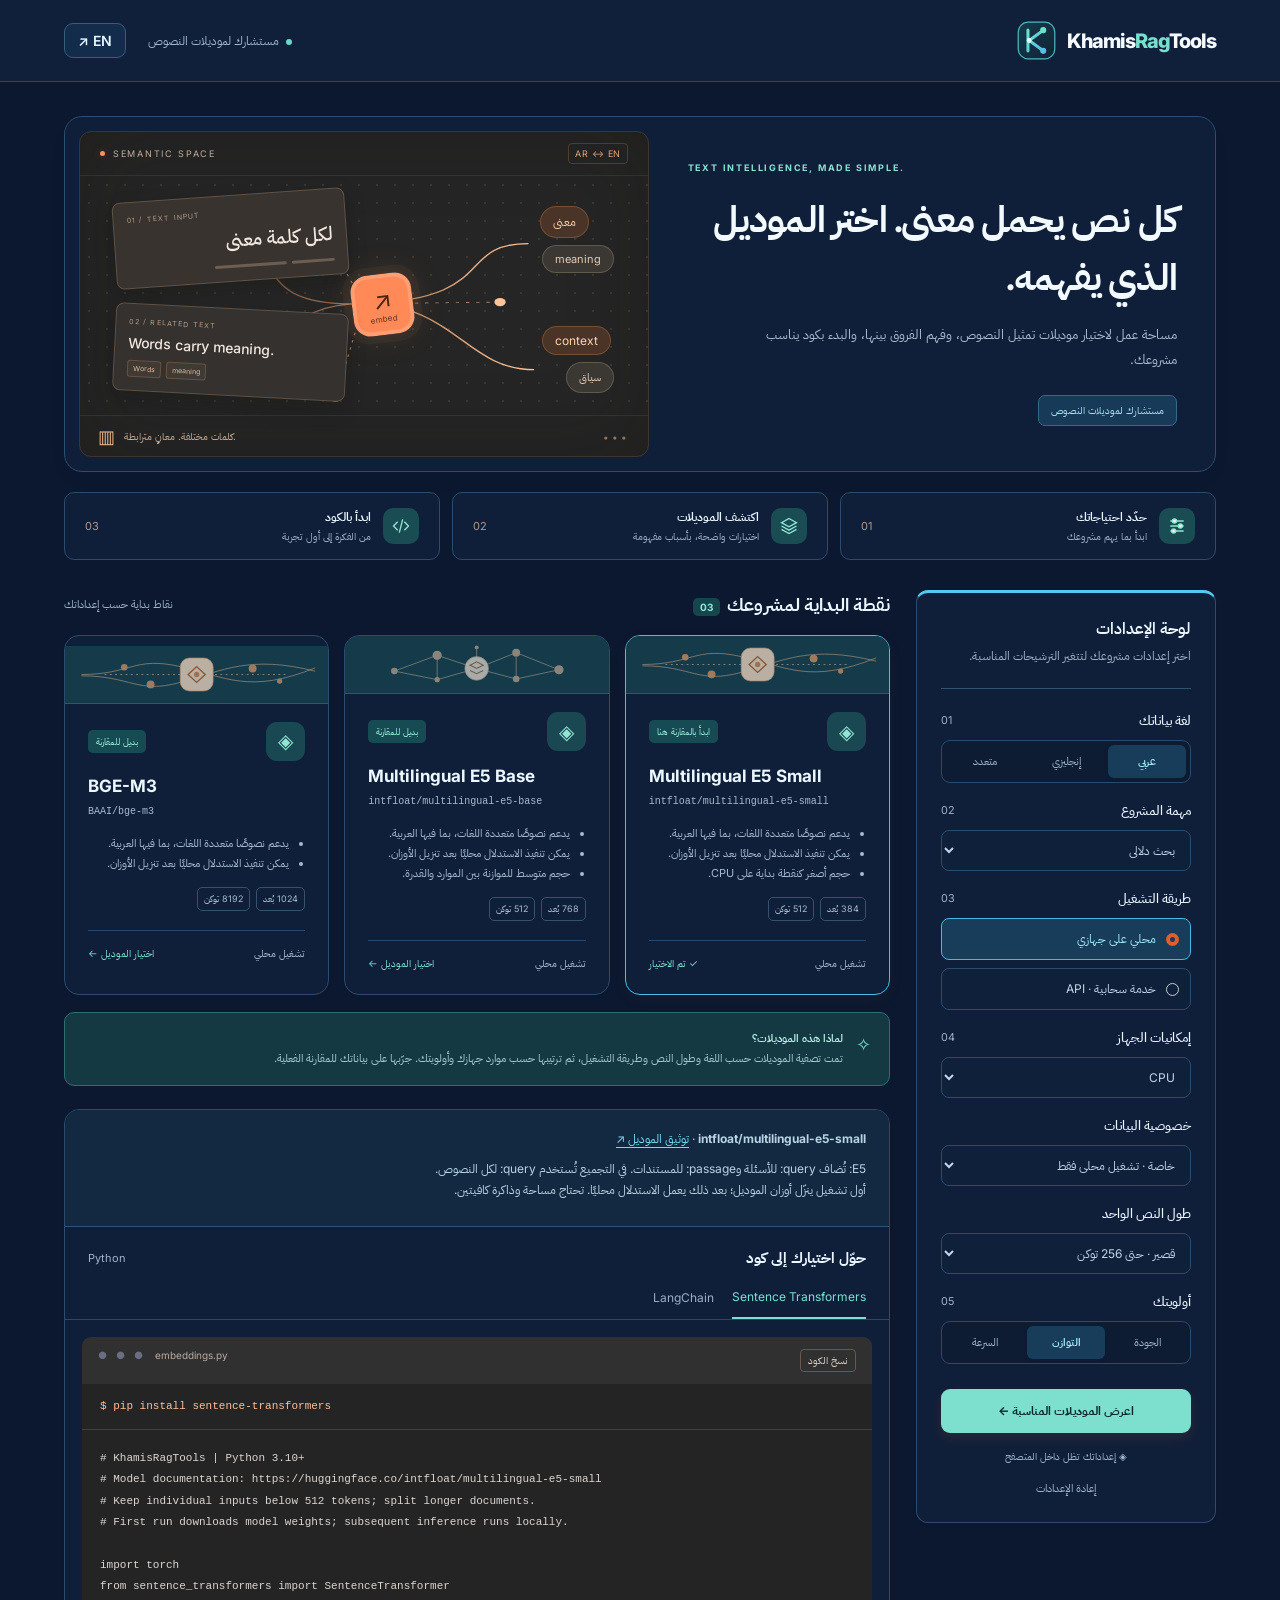
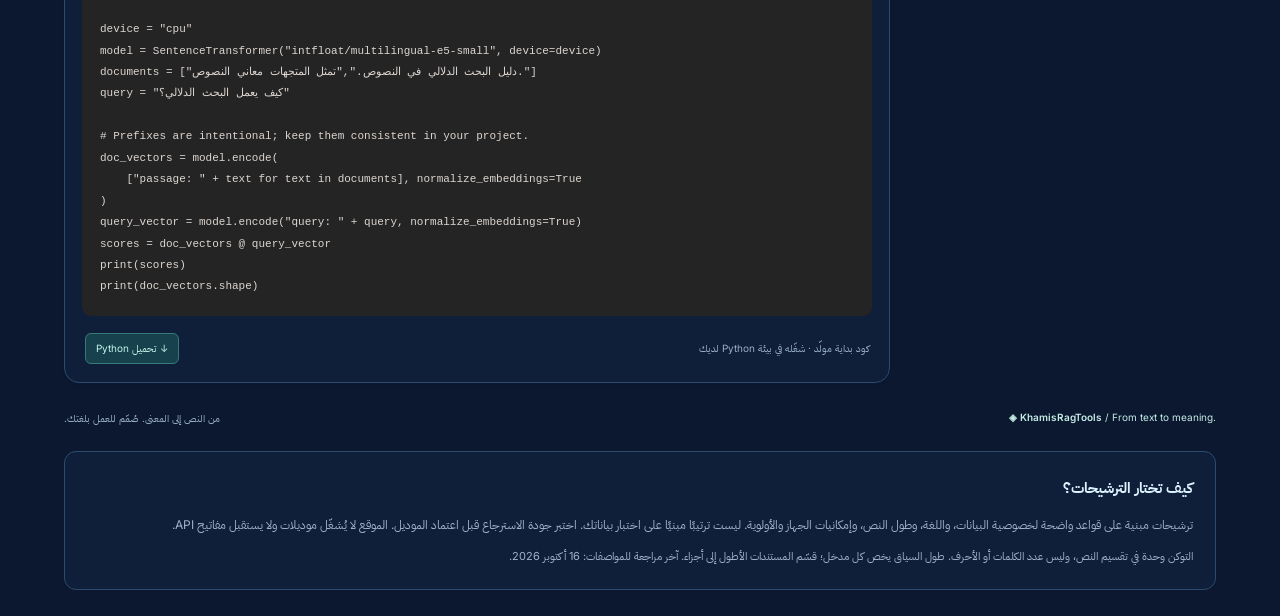
==== embedding-advisor.html @ 5498e8b2 "Expand KhamisEmbed into KhamisRagTools explorer" ====
<!doctype html>
<html lang="ar" dir="rtl">
<head><meta charset="utf-8"><meta name="viewport" content="width=device-width,initial-scale=1"><title>KhamisRagTools — Embedding Advisor</title><meta name="description" content="Choose a text embedding model for Arabic, English, or bilingual projects. Compare documented options and generate Python code for local and API workflows."><meta name="theme-color" content="#0b1727"><link rel="icon" href="favicon.svg" type="image/svg+xml">
<style>
@import url('https://fonts.googleapis.com/css2?family=IBM+Plex+Sans+Arabic:wght@400;500;600;700&family=Inter:wght@400;500;600;700;800&display=swap');
:root{--bg:#f6f7fb;--ink:#222334;--muted:#858698;--line:#e9e9f1;--purple:#7160dc;--soft:#f0edff;--green:#278777}*{box-sizing:border-box}body{margin:0;background:var(--bg);color:var(--ink);font-family:Inter,'IBM Plex Sans Arabic',sans-serif;font-size:14px}button,select{font:inherit}button{cursor:pointer}button:focus-visible,a:focus-visible,select:focus-visible{outline:3px solid #ad9aff;outline-offset:3px}button{transition:.18s}button:hover{filter:brightness(.97);transform:translateY(-1px)}header{height:83px;border-bottom:1px solid var(--line);display:flex;align-items:center;justify-content:space-between;padding:0 5%;background:#fff}.brand{display:flex;align-items:center;gap:11px;direction:ltr;font-size:22px;font-weight:800;letter-spacing:-.7px}.logo{width:36px;height:36px;border-radius:11px;background:var(--purple);display:grid;place-items:center;color:white;font-size:24px}.brand span:last-child{color:var(--purple)}.top{display:flex;align-items:center;gap:22px}.status{font-size:12px;color:var(--muted)}.status:before{content:'';display:inline-block;width:6px;height:6px;background:#55ad95;border-radius:50%;margin-inline-end:7px}.lang{border:1px solid var(--line);background:#fff;border-radius:9px;padding:8px 13px;font-weight:600;color:var(--ink)}main{max-width:1380px;margin:auto;padding:44px 5% 26px}.eyebrow{color:var(--purple);font-size:11px;letter-spacing:2px;font-weight:700;margin-bottom:12px;direction:ltr;text-align:start}h1{font-size:35px;letter-spacing:-1.2px;margin:0 0 8px;font-weight:700}p{line-height:1.8}.intro{color:var(--muted);margin:0;font-size:14px}.heading{display:flex;justify-content:space-between;align-items:center;margin-bottom:32px}.demo{border:1px solid #e3dcff;color:#8170b9;background:#f3f0ff;padding:7px 12px;border-radius:7px;font-size:11px;white-space:nowrap}.workspace{display:grid;grid-template-columns:300px 1fr;gap:26px;align-items:start}.panel{background:white;border:1px solid var(--line);border-radius:15px}.settings{padding:24px}.panel-title{font-size:16px;font-weight:600;margin:0 0 5px}.hint{font-size:11px;color:var(--muted);line-height:1.7}.divider{height:1px;background:var(--line);margin:22px 0}.field{margin-top:23px}.label{display:flex;align-items:center;justify-content:space-between;font-weight:500;font-size:12px;margin-bottom:10px}.label small{color:#b2b1c2;font-weight:400}.segments{display:flex;background:#f6f6fa;border:1px solid #ededf4;border-radius:9px;padding:4px;gap:3px}.segments button{flex:1;border:0;background:transparent;color:var(--muted);padding:8px 5px;font-size:11px;border-radius:6px}.segments button.active{background:white;box-shadow:0 2px 5px #2420470d;color:var(--purple);font-weight:600}select{width:100%;border:1px solid var(--line);padding:11px;background:white;border-radius:8px;color:#55556c;font-size:12px}.choice{display:flex;align-items:center;gap:10px;border:1px solid var(--line);padding:11px;border-radius:8px;background:white;width:100%;color:#67677b;font-size:12px;margin-bottom:8px;text-align:start}.choice.active{border-color:#bcb0ed;background:#faf8ff;color:var(--purple)}.radio{width:13px;height:13px;border:1px solid #ccc;border-radius:50%}.choice.active .radio{border:4px solid var(--purple)}.primary{border:0;border-radius:9px;background:var(--purple);color:white;width:100%;padding:13px;font-weight:600;margin-top:25px;font-size:12px}.privacy{margin:14px 0 0;text-align:center;color:#9a99ab;font-size:10px}.results-title{display:flex;align-items:center;justify-content:space-between;margin:1px 0 17px}.results-title h2{font-size:17px;margin:0}.count{font-size:10px;background:#eae6fa;color:var(--purple);padding:3px 7px;border-radius:5px;margin-inline-start:7px}.small{font-size:11px;color:var(--muted)}.cards{display:grid;grid-template-columns:1fr 1fr;gap:15px}.model{position:relative;padding:23px;text-align:start;cursor:pointer;color:inherit;width:100%;font:inherit}.model.selected{border-color:#a99ae7;box-shadow:0 5px 20px #7160dc09}.card-top{display:flex;justify-content:space-between;align-items:center;margin-bottom:21px}.model-icon{width:39px;height:39px;border-radius:11px;display:grid;place-items:center;font-size:20px;color:#735cb7;background:#f1ecfd}.model-icon.blue{color:#5e8cbb;background:#edf4fc}.badge{font-size:9px;padding:5px 8px;border-radius:5px;background:#edf7f2;color:#39997c}.model h3{font-size:19px;margin:0 0 8px;direction:ltr;text-align:start}.model-id{font-family:monospace;color:#9291a4;font-size:10px;direction:ltr;text-align:start}.model p{font-size:12px;color:#7d7c90;min-height:43px;margin:17px 0}.tags{display:flex;gap:6px;flex-wrap:wrap}.tag{font-size:9px;border:1px solid var(--line);border-radius:5px;padding:4px 6px;color:#89879b}.model-footer{display:flex;justify-content:space-between;align-items:center;border-top:1px solid var(--line);padding-top:15px;margin-top:19px;font-size:10px;color:#8d8b9e}.selected-text{color:var(--purple)}.reason{display:flex;gap:13px;align-items:flex-start;padding:16px 18px;margin:17px 0 23px;background:#eeedf9;border:1px solid #e7e4f7;border-radius:10px;color:#77718e;font-size:11px;line-height:1.8}.spark{color:var(--purple);font-size:18px}.reason strong{display:block;color:#655988;font-weight:600}.code-panel{overflow:hidden}.code-head{padding:20px 23px;display:flex;justify-content:space-between;align-items:center}.code-head h2{font-size:15px;margin:0}.tabs{display:flex;gap:20px;border-bottom:1px solid var(--line);padding:0 23px}.tab{border:0;background:none;color:#a1a0ae;font-size:11px;padding:0 0 13px}.tab.active{color:var(--purple);border-bottom:2px solid var(--purple)}.code-area{margin:17px;border-radius:9px;background:#222436;color:#bfc5dd;overflow:hidden;direction:ltr;text-align:left}.code-bar{display:flex;justify-content:space-between;padding:12px 16px;background:#292b3e;font-size:10px;color:#969ab2}.dots{letter-spacing:3px;color:#6b6e83}.copy{background:transparent;border:1px solid #4a4b60;border-radius:4px;color:#c1c2d4;padding:3px 7px;font-size:10px}.terminal{border-bottom:1px solid #34364c;font:11px/1.7 monospace;padding:13px 18px;color:#a7d0c3;overflow:auto;white-space:nowrap}pre{font:11px/1.95 Consolas,monospace;margin:0;padding:18px;overflow:auto;color:#c4c8df}.code-foot{display:flex;align-items:center;justify-content:space-between;padding:0 20px 18px;font-size:10px;color:var(--muted)}.download{background:#f6f5fb;color:#766a9e;border:1px solid var(--line);border-radius:6px;padding:7px 10px;font-size:10px}footer{display:flex;justify-content:space-between;margin-top:28px;color:#a8a6b6;font-size:10px}.mini-brand{font-weight:600;direction:ltr}.toast{position:fixed;bottom:25px;left:50%;transform:translateX(-50%);background:#25263a;color:#fff;border-radius:10px;padding:13px 22px;font-size:12px;box-shadow:0 4px 20px #0002;z-index:4}.hidden{display:none}@media(min-width:1450px){main{padding-top:55px}}@media(max-width:1000px){.workspace{grid-template-columns:260px 1fr}.cards{grid-template-columns:1fr}.model p{min-height:0}.model{padding:18px}.card-top{margin-bottom:12px}}@media(max-width:700px){header{height:68px;padding:0 20px}.status{display:none}main{padding:26px 18px}.heading{align-items:flex-start;gap:12px}h1{font-size:26px}.intro{font-size:12px}.demo{font-size:9px}.workspace{grid-template-columns:1fr;gap:24px}.settings{padding:20px}.cards{grid-template-columns:1fr 1fr;gap:10px}.model{padding:14px}.model h3{font-size:16px}.badge{font-size:8px}.model-id{font-size:9px;overflow-wrap:anywhere}.code-head{padding:18px}.code-foot{gap:10px}footer{line-height:1.8;gap:20px}.eyebrow{font-size:10px}.top{gap:10px}}@media(max-width:390px){.cards{grid-template-columns:1fr}.heading{display:block}.demo{display:inline-block;margin-top:12px}}

/* Visual identity: pearl surfaces, sculptural geometry and semantic clusters. */
body{background:radial-gradient(ellipse at 8% 15%,#ece7fc88,transparent 38%),#f6f7fb}
header{background:#ffffffeb}.logo{box-shadow:0 5px 15px #7160dc30;background:linear-gradient(140deg,#9c8bf0,#6651cf)}
.hero{position:relative;display:grid;grid-template-columns:1fr 1fr;align-items:center;min-height:300px;margin-bottom:24px;border:1px solid #e4dff2;border-radius:22px;background:#f2eff9;overflow:hidden;box-shadow:0 12px 40px #62539a08}
.hero .heading{position:relative;z-index:1;display:block;padding:34px;margin:0}.hero h1{font-size:36px;line-height:1.45;max-width:470px}.hero .intro{max-width:390px;color:#767088}.hero .demo{display:inline-block;margin-top:20px;background:#ffffff9c}.hero .eyebrow{font-size:10px;letter-spacing:1.4px}.hero-art{height:100%;min-height:300px;position:relative}.hero-art img{width:100%;height:100%;position:absolute;object-fit:cover;object-position:50% 50%;mix-blend-mode:multiply}.hero-art:after{content:'';position:absolute;inset:0;box-shadow:inset 0 0 35px 18px #f2eff9;pointer-events:none}.art-label{position:absolute;bottom:22px;left:50%;transform:translateX(-50%);border:1px solid #fff9;background:#ffffffa8;backdrop-filter:blur(10px);box-shadow:0 7px 20px #6651cf0d;border-radius:30px;padding:8px 16px;color:#71628e;white-space:nowrap;font:10px Inter,sans-serif;z-index:1;direction:ltr}
.journey{display:grid;grid-template-columns:repeat(3,1fr);gap:14px;margin-bottom:30px}.journey-item{display:flex;align-items:center;gap:12px;padding:14px 17px;border:1px solid #e9e7f1;background:#ffffffb0;border-radius:12px}.journey-icon{display:grid;place-items:center;width:36px;height:36px;border-radius:10px;background:#ece7fc;color:#8170c2;flex-shrink:0}.journey-item:nth-child(2) .journey-icon{color:#539f9b;background:#e6f3f0}.journey-item:nth-child(3) .journey-icon{color:#668db8;background:#e9f0fb}.journey-icon svg{width:20px;height:20px}.journey-item strong{font-size:12px;font-weight:600;display:block}.journey-item small{font-size:10px;color:#9190a2}.step-no{margin-inline-start:auto;font:11px Inter;color:#c2bdcf}.model{overflow:hidden}.model-visual{height:76px;margin:-23px -23px 18px;position:relative;background:linear-gradient(120deg,#f3effc,#faf8ff);border-bottom:1px solid #eee8f7}.model-visual svg{height:100%;width:100%;display:block}.model[data-model="bge"] .model-visual{background:linear-gradient(120deg,#edf7f6,#f1f5fc);border-color:#e5eef1}.model .card-top{margin-bottom:15px}.model.selected{box-shadow:0 9px 30px #7160dc12}.model:hover{box-shadow:0 10px 26px #40376312}.model-icon{background:linear-gradient(135deg,#eee7ff,#e1d7f9);border:1px solid #ffffff;box-shadow:0 3px 8px #7160dc14}.model-icon svg{width:23px;height:23px}.model-icon.blue{background:linear-gradient(135deg,#e2eff6,#d9e9f2)}.panel{box-shadow:0 3px 12px #35304c03}.settings{border-top:3px solid #9784e4}.reason{background:linear-gradient(100deg,#eeedf9,#f5f2fb)}.code-area{box-shadow:0 5px 18px #29233a12}.results-title h2{font-size:18px}.model p{color:#6f6d81}.small{color:#77768a}
@media(max-width:1000px){.hero h1{font-size:29px}.hero .heading{padding:25px}.hero-art{min-height:290px}.model-visual{margin:-18px -18px 15px}.journey-item{padding:12px;gap:8px}.journey-item small{font-size:9px}}
@media(max-width:700px){.hero{grid-template-columns:1fr;min-height:0;border-radius:17px}.hero .heading{padding:24px 24px 5px}.hero h1{font-size:29px}.hero .demo{margin-top:12px}.hero-art{min-height:220px}.hero-art img{object-position:50% 55%}.art-label{bottom:14px}.journey{gap:8px;margin-bottom:24px}.journey-item{padding:12px 6px;display:flex;flex-direction:column;text-align:center;gap:8px}.journey-item small,.step-no{display:none}.journey-item strong{font-size:10px}.journey-icon{width:31px;height:31px}.model-visual{margin:-14px -14px 14px;height:65px}}
@media(prefers-reduced-motion:no-preference){.hero-art img{animation:arrive .9s ease-out both}.journey-item{animation:arrive .6s ease-out both}.journey-item:nth-child(2){animation-delay:.08s}.journey-item:nth-child(3){animation-delay:.16s}@keyframes arrive{from{opacity:0;transform:translateY(10px)}to{opacity:1;transform:translateY(0)}}}
.workspace > *, .hero > *, .cards > *, .code-panel {min-width:0}.code-area{max-width:calc(100% - 34px)}.results-title{gap:12px}.results-title .small{flex-shrink:0}@media(max-width:700px){.results-title h2{font-size:14px}.results-title .small{font-size:9px}.code-foot{flex-wrap:wrap}.hero .eyebrow{font-size:9px;letter-spacing:1px}}
/* KhamisEmbed: a text-first editorial identity. */
:root{--purple:#26776f;--soft:#edf5f2;--ink:#172d35;--muted:#75838b;--line:#e1e8e9}
body{background:#f5f7f7;color:var(--ink)}header{background:#fff;border-bottom:1px solid #e4e9e9;height:82px}.brand{font-size:24px;letter-spacing:-1px}.brand span:last-child{color:#34877d}.logo{background:#1c3b43;border-radius:10px;box-shadow:none;width:38px;height:38px}.logo svg{width:27px;height:27px}.lang{border-color:#dce5e5}.status{color:#71858c}main{padding-top:34px;max-width:1420px}.hero{grid-template-columns:1fr 1.06fr;background:#fff;border:1px solid #e0e7e7;border-radius:18px;box-shadow:0 12px 40px #19343d04;min-height:355px;gap:15px;padding:14px;margin-bottom:20px}.hero .heading{padding:25px 24px}.hero h1{font-size:37px;line-height:1.55;letter-spacing:-.8px;max-width:480px;color:#203a42;margin-bottom:17px}.hero .intro{color:#73838a;font-size:13px;line-height:1.95;max-width:440px}.hero .eyebrow{color:#42857c;letter-spacing:1.8px;font-size:9px;margin-bottom:17px}.hero .demo{background:#f3f7f6;border-color:#dce8e5;color:#637f79;margin-top:22px;font-size:10px}.journey{gap:12px;margin-bottom:30px}.journey-item{background:transparent;border-color:#e0e6e6;border-radius:10px;padding:15px 20px}.journey-icon{background:#e8f1ee!important;color:#47887d!important}.journey-item small{color:#78888d}.step-no{color:#a8b7b9}.settings{border-top:3px solid #75a79b;border-radius:12px}.panel{border-color:#e0e7e7;box-shadow:0 3px 10px #12303a02}.settings .hint{color:#849095}.model.selected{border-color:#76a89e;box-shadow:0 5px 18px #315b5109}.model .badge{color:#398478;background:#eaf4f0}.model-icon{background:#eaf1ee;box-shadow:none;border:none;color:#548379}.model[data-model="e5"] .model-visual{background:#f0f5f2;border-bottom:1px solid #e1ebe7}.model-visual svg{opacity:.7}.model-id{color:#778d92}.model p{color:#697d84}.model-footer{color:#809196}.choice.active{border-color:#a8c4ba;background:#f4f9f6;color:#327c70}.reason{background:#eaf2ef;border:1px solid #dce8e2;color:#70877e}.reason strong{color:#3d6d60}.spark{color:#548b7d}.primary{background:#244d53;box-shadow:0 4px 12px #163f4510}.segments button.active{color:#2f7a6f}.tab.active{color:#337f72;border-color:#337f72}.code-area{background:#172d36;box-shadow:none}.code-bar{background:#213943}.terminal{border-color:#324b53}.download{color:#487669;background:#f0f5f2}.code-foot{color:#7c8d92}.count{background:#e4efea;color:#4c897a}.mini-brand{color:#54736e}footer{color:#82948f}.tag{color:#73867f;border-color:#e1e8e4}
.text-studio{direction:ltr;background:#172f3b;border:1px solid #29454e;border-radius:12px;overflow:hidden;position:relative;color:#e7f0f2;height:326px;box-shadow:inset 0 0 80px #0e243960}.studio-top{height:44px;border-bottom:1px solid #ffffff0d;display:flex;align-items:center;gap:8px;padding:0 20px;font:9px Inter,sans-serif;letter-spacing:1.7px;color:#acc0c8}.studio-dot{width:5px;height:5px;background:#9bd5c3;border-radius:50%;box-shadow:0 0 9px #9bd5c340}.studio-tag{margin-left:auto;letter-spacing:.5px;font-size:9px;color:#88b2ad;border:1px solid #56777b55;border-radius:4px;padding:4px 6px}.studio-board{height:239px;position:relative;background-image:radial-gradient(#9eb5c91f 1px,transparent 1px);background-size:18px 18px}.semantic-lines{position:absolute;inset:0;width:100%;height:100%}.text-fragment{position:absolute;z-index:1;width:41%;border:1px solid #91b7bc44;border-radius:8px;padding:13px;background:#28434e;box-shadow:0 7px 20px #0a1c2b33}.fragment-ar{left:6%;top:19px;transform:rotate(-4deg)}.fragment-en{left:6%;bottom:19px;transform:rotate(3deg);background:#253e4c}.fragment-type{display:block;font:7px Inter,sans-serif;letter-spacing:1.2px;color:#89a6af;margin-bottom:8px}.text-fragment b{font-size:14px;font-weight:500;display:block;color:#e4efee;white-space:nowrap}.fragment-ar b{font-size:19px;text-align:right}.fragment-lines{display:flex;gap:5px;justify-content:flex-end;margin-top:10px}.fragment-lines i{height:3px;border-radius:2px;width:35%;background:#9dc6c73b}.fragment-lines i:last-child{width:21%}.token-row{display:flex;gap:5px;margin-top:9px}.token-row i{font:7px Inter;font-style:normal;background:#a4c4bf14;border:1px solid #aacbc528;border-radius:3px;padding:3px 5px;color:#a1c6bf}.vector-core{position:absolute;width:61px;height:61px;background:#cadec8;border:4px solid #e3efda16;background-clip:padding-box;border-radius:17px;left:48%;top:41%;box-shadow:0 0 0 8px #b7d3c20c,0 0 35px #a8dbc220;display:flex;align-items:center;justify-content:center;flex-direction:column;transform:rotate(-7deg)}.vector-core span{font-size:25px;color:#234741;line-height:28px}.vector-core small{font:8px Inter;color:#345d4e}.word-cluster{position:absolute;right:6%;display:flex;align-items:center;flex-direction:column;gap:7px;z-index:1}.cluster-one{top:30px}.cluster-two{bottom:22px}.word-cluster span{font-size:12px;padding:6px 12px;border:1px solid #8db9b25e;border-radius:20px;color:#b6dfd1;background:#234744}.word-cluster span+span{margin-left:27px;color:#d1c3ed;border-color:#a190bf60;background:#3a3e55;font-size:11px}.studio-bottom{display:flex;align-items:center;gap:9px;height:42px;border-top:1px solid #ffffff0d;padding:0 18px;font-size:10px;color:#9fb9bc}.studio-squares{color:#a1c9ba;font-size:18px}.studio-dots{margin-left:auto;letter-spacing:3px;color:#66858b}
@media(max-width:1100px){.hero h1{font-size:29px}.hero .heading{padding:20px 13px}.text-fragment{padding:10px}.text-fragment b{font-size:11px}.fragment-ar b{font-size:17px}.word-cluster{right:4%}.word-cluster span{padding:6px 9px;font-size:10px}.vector-core{left:47%;width:53px;height:53px}}
@media(max-width:700px){header{height:70px}.brand{font-size:21px}.logo{width:32px;height:32px}.hero{grid-template-columns:1fr;padding:12px;gap:10px}.hero .heading{padding:16px 10px 8px}.hero h1{font-size:29px;line-height:1.55;max-width:440px}.hero .intro{font-size:12px}.hero .eyebrow{font-size:8px;letter-spacing:1.2px}.text-studio{height:290px}.studio-board{height:204px}.studio-top{height:42px;padding:0 14px;font-size:8px}.text-fragment{padding:10px;width:43%}.text-fragment b{font-size:10px}.fragment-ar b{font-size:16px}.fragment-ar{top:14px;left:4%}.fragment-en{bottom:15px;left:4%}.vector-core{width:46px;height:46px;left:46%;top:43%;border-radius:12px}.vector-core span{font-size:20px;line-height:22px}.word-cluster{right:3%}.cluster-one{top:20px}.cluster-two{bottom:14px}.word-cluster span{font-size:10px;padding:5px 9px}.word-cluster span+span{font-size:9px;margin-left:12px}.fragment-type{font-size:6px;letter-spacing:.7px}.journey-item{padding:12px 5px}.studio-bottom{font-size:9px}.hero .demo{margin-top:15px}.model-visual{height:54px}.model h3{font-size:15px}html[lang="en"] .hero h1{font-size:28px;line-height:1.3}}
html[lang="en"] .hero h1{line-height:1.3;letter-spacing:-1px}
</style><script>if(window.parent!==window)document.documentElement.classList.add('embedded');try{if(JSON.parse(localStorage.getItem('embedpilot-explorer')||'{}').theme==='light')document.documentElement.classList.add('theme-light')}catch{}</script><link rel="stylesheet" href="theme.css"><link rel="stylesheet" href="brand.css"><link rel="stylesheet" href="advisor-appearance.css"></head>
<body><header><div class="brand"><div class="logo" aria-hidden="true"><svg viewBox="0 0 32 32" fill="none"><path d="M8 7v18M10 16 23 7M10 16l13 9" stroke="currentColor" stroke-width="2.4" stroke-linecap="round"/><circle cx="24" cy="7" r="2.5" fill="#9fdfd0"/><circle cx="24" cy="25" r="2.5" fill="#9fdfd0"/></svg></div><div>Khamis<span>Rag</span>Tools</div></div><div class="top"><span class="status" data-i="workspace">مستشارك لموديلات النصوص</span><button class="lang" id="language">EN ↗</button></div></header>
<a class="skip-link" href="#results">Skip to results / النتائج</a><main><section class="hero"><div class="heading"><div><div class="eyebrow">TEXT INTELLIGENCE, MADE SIMPLE.</div><h1 data-i="title">كل نص يحمل معنى. اختر الموديل الذي يفهمه.</h1><p class="intro" data-i="intro">مساحة عمل لاختيار موديلات تمثيل النصوص، وفهم الفروق بينها، والبدء بكود يناسب مشروعك.</p></div><span class="demo" data-i="demo">معاينة تصميم تفاعلية</span></div>
<div class="text-studio" aria-label="تصوّر لربط النصوص المتقاربة في المعنى">
<div class="studio-top"><span class="studio-dot"></span><span>SEMANTIC SPACE</span><span class="studio-tag">AR ↔ EN</span></div>
<div class="studio-board"><svg class="semantic-lines" viewBox="0 0 500 290" preserveAspectRatio="none" aria-hidden="true"><defs><linearGradient id="flow"><stop stop-color="#ff9c63" stop-opacity=".2"/><stop offset="1" stop-color="#ffc598"/></linearGradient></defs><path d="M100 67C200 67 130 160 250 155S330 82 395 82M100 225C190 225 170 155 250 155S340 235 400 235" fill="none" stroke="url(#flow)" stroke-width="1.5"/><path d="M250 155 370 153M250 155 203 40M250 155 225 270" stroke="#a08572" stroke-dasharray="3 6"/><circle cx="203" cy="40" r="4" fill="#b1947f"/><circle cx="225" cy="270" r="4" fill="#b1947f"/><circle cx="370" cy="153" r="5" fill="#ffc398"/></svg>
<div class="text-fragment fragment-ar"><span class="fragment-type">01 / TEXT INPUT</span><b lang="ar" dir="rtl">لكل كلمة معنى</b><span class="fragment-lines"><i></i><i></i></span></div>
<div class="text-fragment fragment-en"><span class="fragment-type">02 / RELATED TEXT</span><b>Words carry meaning.</b><span class="token-row"><i>Words</i><i>meaning</i></span></div>
<div class="vector-core" aria-hidden="true"><span>↗</span><small>embed</small></div>
<div class="word-cluster cluster-one"><span lang="ar">معنى</span><span>meaning</span></div><div class="word-cluster cluster-two"><span>context</span><span lang="ar">سياق</span></div>
</div><div class="studio-bottom"><span class="studio-squares">▥</span><span data-i="visualCaption">كلمات مختلفة. معانٍ مترابطة.</span><span class="studio-dots">•••</span></div></div></section>
<div class="journey"><div class="journey-item"><span class="journey-icon"><svg viewBox="0 0 24 24" fill="none" stroke="currentColor" stroke-width="1.6"><path d="M4 6h16M4 12h16M4 18h16"/><circle cx="9" cy="6" r="2.5" fill="#ece7fc"/><circle cx="16" cy="12" r="2.5" fill="#ece7fc"/><circle cx="8" cy="18" r="2.5" fill="#ece7fc"/></svg></span><div><strong data-i="step1">حدّد احتياجاتك</strong><small data-i="step1sub">ابدأ بما يهم مشروعك</small></div><span class="step-no">01</span></div><div class="journey-item"><span class="journey-icon"><svg viewBox="0 0 24 24" fill="none" stroke="currentColor" stroke-width="1.6"><path d="m12 3 9 5-9 5-9-5 9-5ZM3 12l9 5 9-5M3 16l9 5 9-5"/></svg></span><div><strong data-i="step2">اكتشف الموديلات</strong><small data-i="step2sub">اختيارات واضحة، بأسباب مفهومة</small></div><span class="step-no">02</span></div><div class="journey-item"><span class="journey-icon"><svg viewBox="0 0 24 24" fill="none" stroke="currentColor" stroke-width="1.6"><path d="m8 7-5 5 5 5m8-10 5 5-5 5M14 4l-4 16"/></svg></span><div><strong data-i="step3">ابدأ بالكود</strong><small data-i="step3sub">من الفكرة إلى أول تجربة</small></div><span class="step-no">03</span></div></div>
<div class="workspace"><aside class="panel settings"><h2 class="panel-title" data-i="settings">لوحة الإعدادات</h2><div class="hint" data-i="settingsSub">اختر إعدادات مشروعك لتتغير الترشيحات المناسبة.</div><div class="divider"></div>
<div class="field"><div class="label"><span data-i="dataLang">لغة بياناتك</span><small>01</small></div><div class="segments" id="dataLang"><button class="active" data-i="arabic">عربي</button><button data-i="english">إنجليزي</button><button data-i="multi">متعدد</button></div></div>
<div class="field"><label class="label" for="task"><span data-i="task">مهمة المشروع</span><small>02</small></label><select id="task"><option data-i="search">بحث دلالي</option><option data-i="retrieval">استرجاع نصوص لـ RAG</option><option data-i="cluster">تجميع النصوص</option></select></div>
<div class="field"><div class="label"><span data-i="deploy">طريقة التشغيل</span><small>03</small></div><button class="choice active" data-value="local"><span class="radio"></span><span data-i="local">محلي على جهازي</span></button><button class="choice" data-value="api"><span class="radio"></span><span data-i="cloud">خدمة سحابية · API</span></button></div>
<div class="field"><label class="label" for="hardware"><span data-i="hardware">إمكانيات الجهاز</span><small>04</small></label><select id="hardware"><option>CPU</option><option>NVIDIA GPU</option><option>Apple Silicon</option></select></div>
<div class="field"><label class="label" for="privacy"><span data-i="privacyLabel">خصوصية البيانات</span></label><select id="privacy"><option value="private" data-i="privateData">خاصة · تشغيل محلي فقط</option><option value="public" data-i="publicData">يمكن إرسالها إلى مزوّد API</option></select></div><div class="field"><label class="label" for="length"><span data-i="lengthLabel">طول النص الواحد</span></label><select id="length"><option value="short" data-i="shortText">قصير · حتى 256 توكن</option><option value="medium" data-i="mediumText">متوسط · حتى 512 توكن</option><option value="long" data-i="longText">طويل · حتى 8000 توكن</option></select></div><div class="field"><div class="label"><span data-i="priority">أولويتك</span><small>05</small></div><div class="segments" id="priority"><button data-i="quality">الجودة</button><button class="active" data-i="balance">التوازن</button><button data-i="speed">السرعة</button></div></div>
<button type="button" class="primary" id="recommend" data-i="recommend">اعرض الموديلات المناسبة ←</button><p class="privacy" data-i="privacy">◈ إعداداتك تظل داخل المتصفح</p><button class="reset" id="reset" type="button" data-i="reset">إعادة الإعدادات</button></aside>
<section id="results" tabindex="-1"><div class="results-title"><h2><span data-i="results">نقطة البداية لمشروعك</span><span class="count">02</span></h2><span class="small" data-i="sample">نتائج توضيحية للتصميم</span></div><div class="cards" id="model-list" aria-label="Models">
<button class="panel model selected" data-model="e5"><div class="model-visual" aria-hidden="true"><svg viewBox="0 0 400 80" fill="none"><path d="M25 40C100 40 105 12 175 28S280 70 380 30M25 42C100 42 110 70 175 52S280 10 380 35" stroke="#e5ba9a"/><path d="M60 40h280" stroke="#edd2bc" stroke-dasharray="3 5"/><g fill="#d99767"><circle cx="90" cy="29" r="5"/><circle cx="130" cy="55" r="6"/><circle cx="285" cy="31" r="6"/><circle cx="326" cy="50" r="4"/></g><rect x="175" y="15" width="50" height="50" rx="14" fill="#ffe1c9" stroke="#dfab85"/><path d="m187 40 13-12 13 12-13 12-13-12Z" stroke="#b46330" stroke-width="2"/><circle cx="200" cy="40" r="4" fill="#d48c59"/></svg></div><div class="card-top"><span class="model-icon" aria-hidden="true"><svg viewBox="0 0 24 24" fill="none" stroke="currentColor" stroke-width="1.5"><path d="m12 2 10 10-10 10L2 12 12-10Z"/><path d="m12 7 5 5-5 5-5-5 5-5Z"/></svg></span><span class="badge" data-i="balanced">خيار متوازن</span></div><h3>Multilingual E5</h3><div class="model-id">intfloat/multilingual-e5-base</div><p data-i="e5Desc">بداية عملية لاستكشاف البحث الدلالي على النصوص العربية ومتعددة اللغات.</p><div class="tags"><span class="tag">Open source</span><span class="tag">Multilingual</span></div><div class="model-footer"><span data-i="localTag">تشغيل محلي</span><span class="selected-text" data-select="e5">✓ تم الاختيار</span></div></button>
<button class="panel model" data-model="bge"><div class="model-visual" aria-hidden="true"><svg viewBox="0 0 400 80" fill="none"><g stroke="#c9b7a9"><path d="m75 50 65-24 60 20 60-24 65 26M75 50l65 13 60-17 60 16 65-14M140 26v37m60-17V14m60 8v40"/></g><g fill="#bda491"><circle cx="75" cy="50" r="5"/><circle cx="140" cy="26" r="7"/><circle cx="140" cy="63" r="4"/><circle cx="260" cy="22" r="6"/><circle cx="260" cy="62" r="5"/><circle cx="325" cy="48" r="7"/><circle cx="200" cy="14" r="3"/></g><circle cx="200" cy="46" r="18" fill="#e7dcd1" stroke="#b49a86"/><path d="m190 41 10-5 10 5-10 5-10-5Zm0 8 10 5 10-5" stroke="#8e6d53" stroke-width="1.7"/></svg></div><div class="card-top"><span class="model-icon blue" aria-hidden="true"><svg viewBox="0 0 24 24" fill="none" stroke="currentColor" stroke-width="1.5"><path d="m12 3 9 5-9 5-9-5 9-5ZM3 12l9 5 9-5M3 16l9 5 9-5"/></svg></span><span class="badge" style="background:#f2f3f8;color:#9691ab" data-i="alternative">بديل للمقارنة</span></div><h3>BGE-M3</h3><div class="model-id">BAAI/bge-m3</div><p data-i="bgeDesc">خيار آخر لتجربة تمثيل النصوص ومقارنة جودة الاسترجاع على بيانات مشروعك.</p><div class="tags"><span class="tag">Open source</span><span class="tag">Multilingual</span></div><div class="model-footer"><span data-i="localTag">تشغيل محلي</span><span class="selected-text" data-select="bge">اختيار الموديل ←</span></div></button></div>
<div class="reason" aria-live="polite"><span class="spark">✧</span><div><strong data-i="why">اختيار الموديل يبدأ من بياناتك</strong><span data-i="whyText">نتائج توضيحية لمعاينة الواجهة. تُحدَّد جودة الترشيحات لاحقًا باختبارات على بيانات مشروعك.</span></div></div>
<div class="panel code-panel"><div class="model-details" id="model-details"></div><div class="code-head"><h2 data-i="codeTitle">حوّل اختيارك إلى كود</h2><span class="small">Python</span></div><div class="tabs"><button class="tab active" data-framework="sentence">Sentence Transformers</button><button class="tab" data-framework="langchain">LangChain</button></div><div class="code-area"><div class="code-bar"><span><span class="dots">● ● ●</span> &nbsp; embeddings.py</span><button class="copy" id="copy" data-i="copy">نسخ الكود</button></div><div class="terminal" id="install"></div><pre id="code"></pre></div><div class="code-foot"><span data-i="codeNote">مثال للمعاينة · لم يتم تشغيل الموديل</span><a class="download" id="download" data-i="download" download="khamisragtools.py" href="#code">↓ تحميل Python</a></div></div>
</section></div><footer><span class="mini-brand">◈ KhamisRagTools <span style="font-weight:400">/ From text to meaning.</span></span><span data-i="footer">من النص إلى المعنى. صُمّم للعمل بلغتك.</span></footer><section class="usage-note"><h2 data-i="aboutTitle">كيف تختار الترشيحات؟</h2><p data-i="aboutText">ترشيحات مبنية على قواعد واضحة لخصوصية البيانات، واللغة، وطول النص، وإمكانيات الجهاز والأولوية. ليست ترتيبًا مبنيًا على اختبار بياناتك. اختبر جودة الاسترجاع قبل اعتماد الموديل. الموقع لا يُشغّل موديلات ولا يستقبل مفاتيح API.</p><p data-i="tokenNote">التوكن وحدة في تقسيم النص، وليس عدد الكلمات أو الأحرف. طول السياق يخص كل مدخل؛ قسّم المستندات الأطول إلى أجزاء. آخر مراجعة للمواصفات: 16 أكتوبر 2026.</p></section></main><div class="toast hidden" role="status" id="toast"></div>
<script src="translations.js" defer></script><script src="engine.js" defer></script><script src="app.js" defer></script></body></html>
---- theme.css ----
/* KhamisEmbed — orange, warm neutral, and charcoal palette. */
:root{--brand:#ff6c37;--brand-ink:#a83a14;--purple:#a83a14;--soft:#fff2eb;--ink:#242424;--muted:#737373;--line:#e8e6e4}
body{background:#f7f7f6;color:var(--ink)}
header{background:#fff;border-color:#e8e6e4}.brand{color:#242424}.brand span:last-child{color:#c4461b}.logo{background:#ff6c37;color:#252525}.logo circle{fill:#fff1e9}.status{color:#737373}.status:before{background:#ff6c37}.lang{border-color:#e3e0de;color:#444}
button:focus-visible,a:focus-visible,select:focus-visible{outline-color:#ff9e7a}
.hero{background:#fff;border-color:#e7e3e0;box-shadow:0 10px 35px #34251c04}.hero h1{color:#292929}.hero .intro{color:#6e6b69}.hero .eyebrow{color:#b84219}.hero .demo{background:#fff5ef;border-color:#f4d8c9;color:#9a4a2b}
.journey-item{border-color:#e5e1de;background:#fff9f5}.journey-icon{background:#ffeadf!important;color:#a83a14!important}.journey-item small{color:#817870}.step-no{color:#ad9990}.journey-icon circle{fill:#ffeadf}
.panel{border-color:#e7e3e0;box-shadow:0 3px 10px #34251c03}.settings{border-top-color:#ff6c37}.hint,.settings .hint{color:#807970}.small{color:#77716d}.field .label small{color:#aaa29e}.divider{background:#ede8e4}
.segments{background:#f6f4f2;border-color:#ede8e4}.segments button{color:#79716c}.segments button.active{color:#a83a14;background:#fff}.choice{color:#726b66}.choice.active{border-color:#edb197;background:#fff4ed;color:#a83a14}.choice.active .radio{border-color:#e45c2b}select{color:#5e5854}.primary{background:#ff6c37;color:#252525;box-shadow:0 5px 12px #ff6c371c;font-weight:700}.primary:hover{background:#ff8052}.privacy{color:#8c8179}
.model.selected{border-color:#ee9b78;box-shadow:0 5px 18px #ff6c370c}.model:hover{box-shadow:0 9px 25px #6d361514}.model[data-model="e5"] .model-visual,.model[data-model="bge"] .model-visual{background:#fff1e7;border-bottom-color:#f0dfd2}.model[data-model="bge"] .model-visual{background:#f3f1ef}.model-icon{background:#ffeadc;color:#af4b22}.model-icon.blue{background:#eae5e1;color:#6f5b50}.model .badge{background:#ffede1;color:#a6431d}.model[data-model="bge"] .badge{background:#eeeae6!important;color:#776a61!important}.model-id{color:#8c7c71}.model p{color:#756b64}.model-footer{color:#8e8076}.model .tag{border-color:#e9e0d9;color:#8b7565}.selected-text{color:#ac441c}.count{background:#ffe7d9;color:#a4411a}
.reason{background:#fff1e6;border-color:#f3dccb;color:#887360}.reason strong{color:#8e4a26}.spark{color:#c65b27}.tab{color:#8f8279}.tab.active{color:#b54318;border-color:#ff6c37}.code-area{background:#242424}.code-bar{background:#303030;color:#b9aaa0}.terminal{border-color:#414141;color:#ffc099}pre{color:#ddd6d1}.copy{color:#ddd1c8;border-color:#66584f}.code-foot{color:#8b8077}.download{color:#9c451f;background:#fff2e8;border-color:#f1daca}.mini-brand{color:#79675b}footer{color:#96877c}
.text-studio{background:#252525;border-color:#3b3632;box-shadow:inset 0 0 80px #15100c40;color:#f5e8df}.studio-top{color:#c0aea1;border-bottom-color:#ffffff12}.studio-dot{background:#ff905e;box-shadow:0 0 9px #ff905e40}.studio-tag{color:#e2a37e;border-color:#94654466}.studio-board{background-image:radial-gradient(#d3ad8e22 1px,transparent 1px)}.text-fragment{background:#38332f;border-color:#b1947a55;box-shadow:0 7px 20px #0a080733}.fragment-en{background:#34312e}.fragment-type{color:#b09c8a}.text-fragment b{color:#f3e8df}.fragment-lines i{background:#d9b39755}.token-row i{background:#d79f7914;border-color:#d79f7940;color:#e2b899}.vector-core{background:#ff8957;border-color:#fff1df33;box-shadow:0 0 0 8px #ffa86f0c,0 0 35px #ff9c5020}.vector-core span{color:#4e2514}.vector-core small{color:#61311d}.word-cluster span{background:#4a3428;color:#ffd3ac;border-color:#b7774466}.word-cluster span+span{background:#3b3834;color:#e2cbb7;border-color:#9a897566}.studio-bottom{color:#c6ac98;border-top-color:#ffffff12}.studio-squares{color:#eeb88a}.studio-dots{color:#94765e}.toast{background:#302620}

.cards{grid-template-columns:repeat(auto-fit,minmax(min(100%,230px),1fr))}.model h3{font-size:17px}.model p{min-height:65px}.model[aria-pressed="true"]{border-color:#ed9a76}.model-id{overflow-wrap:anywhere;line-height:1.6}.model-details{padding:18px 23px;background:#fff9f4;border-bottom:1px solid #f1e3d9;font-size:12px;line-height:1.9}.model-details a{color:#a83a14;text-underline-offset:4px}.model-details p{margin:7px 0}.model-details .limits{color:#776454}.model-details strong{color:#694735}.tabs{gap:18px}.tab{font-size:12px}.tab[hidden]{display:none}.reset{width:100%;border:0;background:none;color:#946a51;margin-top:14px;font-size:11px}.usage-note{margin-top:25px;padding:22px;background:#fff;border:1px solid #e9e2dc;border-radius:12px;font-size:12px;color:#807065;line-height:1.9}.usage-note h2{font-size:15px;color:#514236;margin:0}.usage-note p{margin-bottom:0}.skip-link{position:absolute;top:-60px;left:20px;z-index:9;padding:10px;background:#fff;color:#a83a14}.skip-link:focus{top:10px}.tab:disabled{opacity:.5;cursor:default}.model-visual{height:58px}.badge{line-height:1.5}.model .card-top{gap:8px}.model-reasons{font-size:11px;color:#826f60;text-align:start;margin:14px 0 0;padding-inline-start:16px;line-height:1.8}.results-title .small{max-width:45%;text-align:end}.settings .field{margin-top:18px}.code-foot{flex-wrap:wrap;gap:10px}.primary{font-size:12px}.usage-note p:last-child{font-size:11px}.hint{font-size:12px}.label{font-size:13px}.choice,select{font-size:12px}#results:focus{outline:none}
.download{display:inline-flex;align-items:center;text-decoration:none}.download:hover{text-decoration:underline}

/* Explorer stage 4: retain the advisor and its behavior in the shared dark palette. */
:root{--bg:#0c1931;--ink:#edf5ff;--muted:#a4b9d0;--line:#294768;--purple:#55cced;--soft:#142e4a}
body{background:#0b1830;color:#edf5ff}header{background:#101f3a;border-color:#294869}.brand{color:#f5fbff}.brand span:last-child{color:#68d8f2}.logo{background:#144969;color:#d7f8ff}.lang{background:#142c4b;color:#e3f8ff;border-color:#345e7b}.status{color:#a0b9ce}.hero{background:#101f39;border-color:#2a4d71}.hero h1{color:#f2f9ff}.hero .intro{color:#adbed2}.hero .eyebrow{color:#68dcf5}.hero .demo{background:#173a59;color:#a8e4ef;border-color:#376887}.journey-item,.panel,.usage-note{background:#101f39;border-color:#2c4b6e;color:#e9f5ff}.journey-item small,.hint,.settings .hint,.small,.field .label small,.usage-note,.usage-note p:last-child{color:#9fb2c8}.journey-icon{background:#1b435e!important;color:#78dff1!important}.settings{border-top-color:#55c9ef}.divider{background:#31516f}.segments{background:#0d1b33;border-color:#2b4b6c}.segments button{color:#9db4cb}.segments button.active,.choice.active{background:#173d5b;color:#a8edfa;border-color:#47b8df}.choice,select{background:#0e203a;color:#c3d6e8;border-color:#2b4c6d}.primary{background:#33bce7;color:#051a2d}.primary:hover{background:#6cdbf6}.privacy,.reset{color:#9db7cd}.model.selected,.model[aria-pressed="true"]{border-color:#49bfdf}.model .badge{background:#194e66;color:#a6e7f1}.model-icon{background:#1b4962;color:#9aeafa}.model-visual{background:#17314c!important;border-bottom-color:#34516d!important}.model-id,.model-reasons,.model-footer,.model .tag{color:#a5bbcf}.model .tag{border-color:#35516b}.selected-text,.spark{color:#6bdff1}.count{background:#184660;color:#92e7f5}.reason{background:#15364e;border-color:#2b6681;color:#a9c8d5}.reason strong{color:#b7f0f6}.model-details{background:#132941;border-color:#335273;color:#bad3e2}.model-details strong,.model-details .limits{color:#b8d4e3}.model-details a{color:#73dced}.tab{color:#9aafc3}.tab.active{color:#70deef;border-color:#65d4ee}.download{background:#153952;color:#b3edfa;border-color:#35637c}.code-foot,footer{color:#97aec3}.usage-note h2{color:#dcf4ff}.model h3,.panel-title,.results-title h2{color:#ecf8ff}.model p{color:#aac0d2}
---- brand.css ----
/* KhamisRagTools identity inside the preserved embedding advisor. */
.brand{font-size:20px;white-space:nowrap}.brand span:last-child{color:#78dfcd}
.logo{width:39px;height:39px;background:transparent url('logo.svg') center/contain no-repeat;box-shadow:none}.logo svg{display:none}
.hero .eyebrow{color:#89e3d3}.status:before{background:#69d9c7}
.journey-icon{background:#194c53!important;color:#8ee7d4!important}
.model .badge,.model[data-model="bge"] .badge{background:#174b54!important;color:#9be9d9!important}
.model-icon,.model-icon.blue{background:#194853;color:#91e6d4}.model-visual,.model[data-model="bge"] .model-visual{background:#153b4a!important}
.primary{background:#7de0ce;color:#0a2830}.primary:hover{background:#a3f0e0}
.selected-text,.spark,.tab.active{color:#7ce0cf}.tab.active{border-color:#7ce0cf}
.count{background:#16464d;color:#91e7d8}.reason{background:#153943;border-color:#2d6e70}.reason strong{color:#b7f1e4}
.download{background:#17414d;color:#c4f4e8;border-color:#367a79}.mini-brand{color:#c6ece6}
@media(max-width:700px){.brand{font-size:17px}.logo{width:33px;height:33px}}

/* Stage 4 uses the shared stage heading, so show only the advisor workspace here. */
.embedded body{background:#0b1727}
.embedded header,.embedded .hero,.embedded .journey,.embedded footer,.embedded .usage-note{display:none!important}
.embedded main{max-width:none;padding:0;margin:0}
.embedded .workspace{grid-template-columns:minmax(280px,.93fr) minmax(330px,1.07fr);gap:22px;align-items:start}
.embedded .settings,.embedded #results{background:#102339;border:1px solid #345269;border-radius:18px;padding:27px;box-shadow:0 8px 24px #0002;min-width:0}
.embedded .settings{border-top:1px solid #345269}
.embedded .panel-title,.embedded .results-title h2{font-size:21px;color:#f1f8f8}
.embedded .settings .hint,.embedded .results-title .small{color:#a9bdc9}
.embedded .model{background:#142b42}
.embedded .model.selected{border-color:#7ce0cc}
.embedded .reason{margin-bottom:16px}
@media(max-width:800px){.embedded .workspace{grid-template-columns:1fr}.embedded .settings,.embedded #results{padding:20px}}

/* A distinct settings surface, with the recommendation area left in navy. */
.embedded .settings{background:linear-gradient(155deg,#1b5051 0%,#164047 54%,#12313f 100%);border-color:#65b6a8;border-inline-start:4px solid #87e4ce;box-shadow:0 12px 30px #031b2280}
.embedded .settings .panel-title{color:#f3fffb}.embedded .settings .hint{color:#c6e5e1}.embedded .settings .divider{background:#61938e88}
.embedded .settings .label{color:#eefbf8}.embedded .settings .label small{color:#a8d7d0}
.embedded .settings select,.embedded .settings .choice,.embedded .settings .segments{background:#102e39;border-color:#4c8684;color:#e4f6f2}
.embedded .settings .segments button{color:#c0dcd9}.embedded .settings .segments button.active,.embedded .settings .choice.active{background:#22635f;border-color:#8be2d1;color:#f6fffc;box-shadow:none}
.embedded .settings .primary{background:#a1efdc;color:#082e32}.embedded .settings .primary:hover{background:#c2fae9}
.embedded .settings .privacy,.embedded .settings .reset{color:#c7e4df}

/* Strong, readable selection states for the preserved model advisor. */
.embedded .settings .segments button.active{border:2px solid #b3f6e2;background:#2d746c;color:#fff;box-shadow:0 0 0 3px #8debd12e;font-weight:800}
.embedded .settings .choice{position:relative;padding-inline-end:42px}
.embedded .settings .choice.active{border:2px solid #b3f6e2;background:#2b6b65;box-shadow:0 0 0 3px #8debd12e;font-weight:800}
.embedded .settings .choice.active:after{content:'✓';position:absolute;inset-inline-end:13px;top:50%;transform:translateY(-50%);display:grid;place-items:center;width:20px;height:20px;border-radius:50%;background:#baf8e5;color:#123b39;font-weight:900}
.embedded .settings select{border-width:2px;background:#102e39;color:#fff;font-weight:700}.embedded .settings select:focus-visible{outline:3px solid #b7f6e3}
.embedded .model.selected{border:3px solid #a3f5db;background:linear-gradient(155deg,#215a5c,#173e51);box-shadow:0 0 0 4px #8eead02e,0 16px 32px #031a2580}
.embedded .model.selected:after{position:absolute;top:9px;inset-inline-end:9px;padding:5px 8px;background:#baf8e5;color:#0c403b;border-radius:7px;font-size:10px;font-weight:800;line-height:1.2;box-shadow:0 4px 12px #0004}
.embedded[lang="ar"] .model.selected:after{content:'✓ الموديل المختار'}
.embedded[lang="en"] .model.selected:after{content:'✓ Selected model'}
.embedded .model.selected .selected-text{color:#b4f8e3;font-weight:800}
.embedded .tab.active{color:#b3f6e2;border-bottom:3px solid #9cebd5;font-weight:800}
---- advisor-appearance.css ----
/* Stage 4 follows the explorer's dark mustard palette. */
.embedded .settings{border-inline-start-color:#d7aa58;border-color:#9f8556}
.embedded .settings .segments button.active,.embedded .settings .choice.active{background:#645338;border-color:#f0cd79;color:#fff;box-shadow:0 0 0 3px #e2b96833}
.embedded .settings .choice.active:after{background:#f1cf7c;color:#3a2a0f}
.embedded .settings .primary{background:#d9a747;color:#2c281f}
.embedded .settings .primary:hover{background:#edc371}
.embedded .model.selected{border-color:#f0c772;box-shadow:0 0 0 4px #e8b86236,0 14px 26px #031a2540}
.embedded .model.selected:after{background:#f1cd76;color:#3b2e16}
.embedded .tab.active{color:#f0ce82;border-bottom-color:#e6b75f}
.embedded .reason strong,.embedded .selected-text,.embedded .spark{color:#e8c574}
.embedded .count,.embedded .model .badge{background:#5a452b!important;color:#f7d995!important}
.embedded .download{border-color:#ac8950;color:#ffe7ae}
.embedded .settings{background:linear-gradient(155deg,#504631 0%,#32423e 56%,#193542 100%)}
.embedded .settings .panel-title,.embedded .results-title h2{color:#ffe5aa}
.embedded .settings .label small{color:#f0d69a}
.embedded .settings select{border-color:#b18a48}
.embedded .model-icon,.embedded .model-icon.blue{background:#55482f;color:#f1cc79}
.embedded .model.selected .model-icon{background:#786137;color:#ffe4aa}

html.theme-light{color-scheme:light;--ink:#20333d;--muted:#5d7078;--line:#ded7c7}
html.theme-light body,html.theme-light.embedded body{background:#f6f3eb;color:#20333d}
html.theme-light header{background:#fffaf0;border-color:#dfcfaa}
html.theme-light .brand{color:#1d3039}
html.theme-light .brand span:last-child{color:#986719}
html.theme-light .lang{background:#fffaf0;color:#604517;border-color:#d0b577}
html.theme-light .panel,html.theme-light .usage-note{background:#fffdf8;border-color:#d9d2c3;color:#20333d;box-shadow:0 7px 22px #51483215}
html.theme-light.embedded .settings{background:linear-gradient(155deg,#f8edd5,#eee4d0);border-color:#cfb47c;border-inline-start-color:#af7d2a}
html.theme-light.embedded #results{background:#fffdf8;border-color:#d9d2c3}
html.theme-light.embedded .panel-title,html.theme-light.embedded .results-title h2,html.theme-light .model h3{color:#20333d}
html.theme-light.embedded .settings .hint,html.theme-light.embedded .results-title .small,html.theme-light .model-id,html.theme-light .model-reasons,html.theme-light .model-footer{color:#596d74}
html.theme-light.embedded .settings .label{color:#273b43}
html.theme-light.embedded .settings .label small{color:#687980}
html.theme-light.embedded .settings .panel-title,html.theme-light.embedded .results-title h2{color:#77531b}
html.theme-light.embedded .settings .divider{background:#d1bf99}
html.theme-light.embedded .settings .segments,html.theme-light.embedded .settings select,html.theme-light.embedded .settings .choice{background:#fffaf0;border-color:#ccb98e;color:#273b43}
html.theme-light.embedded .settings .segments button{color:#455a62}
html.theme-light.embedded .settings .segments button.active,html.theme-light.embedded .settings .choice.active{background:#e9cb88;border:2px solid #99701f;color:#2e3130;box-shadow:0 0 0 3px #c9933238}
html.theme-light.embedded .settings .choice.active:after{background:#7f591c;color:#fff}
html.theme-light.embedded .settings .primary{background:#b9852b;color:#fff}
html.theme-light.embedded .settings .primary:hover{background:#986919}
html.theme-light.embedded .settings .privacy,html.theme-light.embedded .settings .reset{color:#596d74}
html.theme-light.embedded .model{background:#fffdf8;color:#20333d}
html.theme-light.embedded .model.selected{background:linear-gradient(155deg,#fff8e7,#f8e9c8);border-color:#a77523;box-shadow:0 0 0 4px #c9933230}
html.theme-light.embedded .model.selected:after{background:#9c6b1d;color:#fff}
html.theme-light .model-icon,html.theme-light .model-icon.blue,html.theme-light .model-visual,html.theme-light .model[data-model="bge"] .model-visual{background:#f5e8cc!important;color:#896019}
html.theme-light.embedded .model.selected .model-icon{background:#ecd397!important;color:#684616}
html.theme-light .model p,html.theme-light .model .tag{color:#566c73}
html.theme-light .model .tag{border-color:#d9c9a7}
html.theme-light.embedded .selected-text,html.theme-light.embedded .spark{color:#855c17}
html.theme-light.embedded .count,html.theme-light.embedded .model .badge{background:#f2e3bf!important;color:#795318!important}
html.theme-light.embedded .reason{background:#f7efd9;border-color:#dcc89f;color:#53656b}
html.theme-light.embedded .reason strong{color:#755217}
html.theme-light .model-details{background:#f8f1e2;border-color:#dfcba6;color:#485f67}
html.theme-light .model-details strong,html.theme-light .model-details .limits,html.theme-light .model-details a{color:#805813}
html.theme-light .tab{color:#5d6e75}
html.theme-light.embedded .tab.active{color:#825a19;border-bottom-color:#a87423}
html.theme-light.embedded .download{background:#f5e5c3;color:#725015;border-color:#cfb47c}
html.theme-light .code-area{background:#1b2932}
html.theme-light .code-bar{background:#24343e}
html.theme-light .code-foot{color:#596b72}
html.theme-light .mini-brand{color:#526a6b}
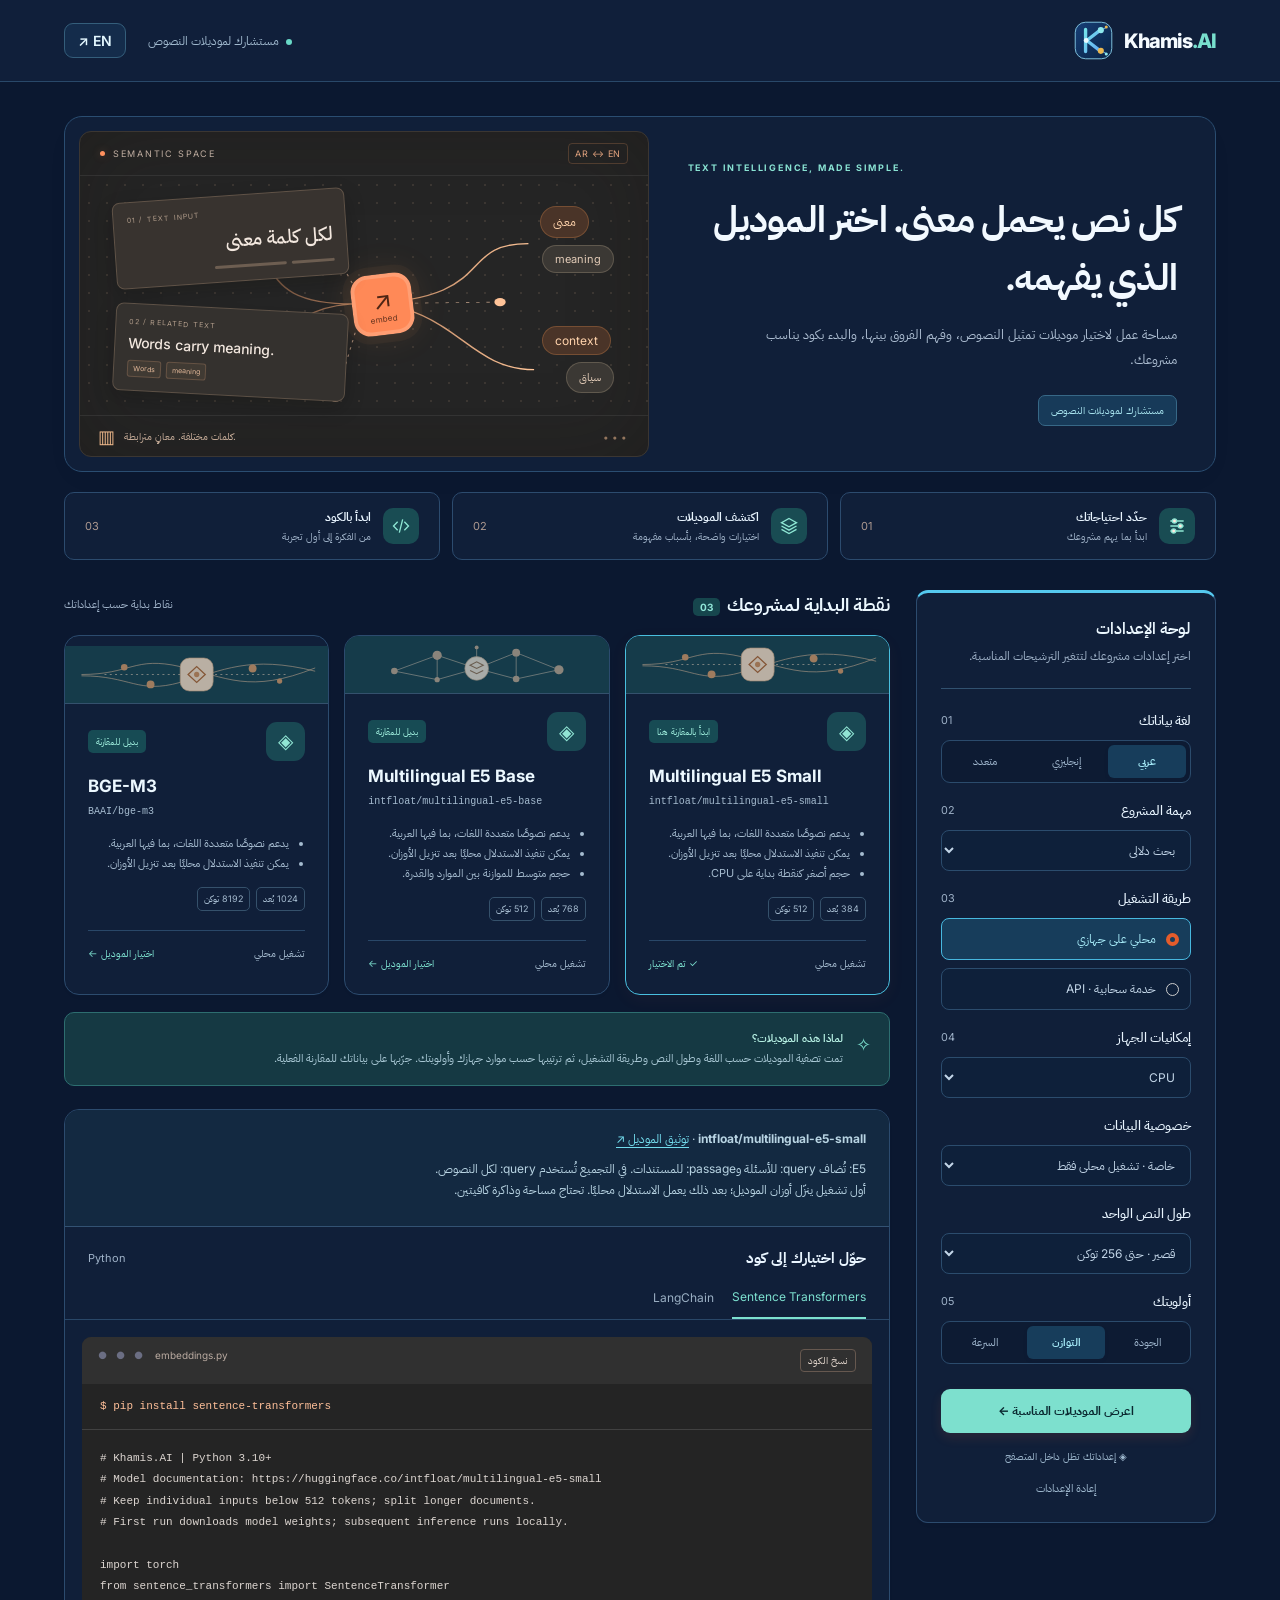
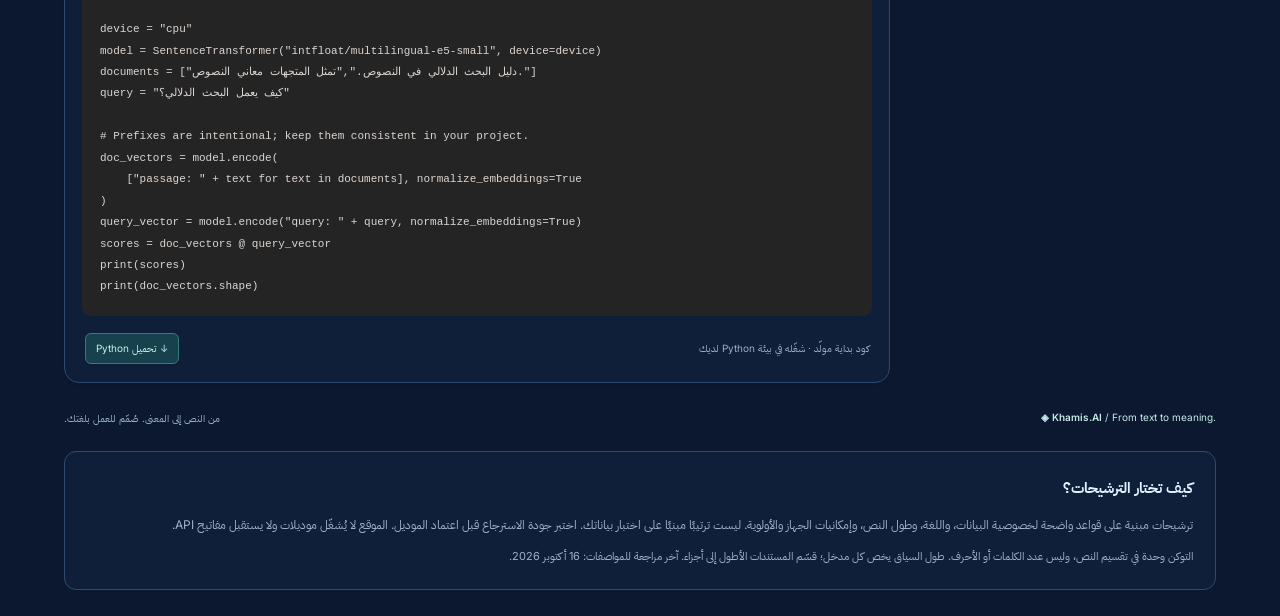
==== commit 9ba2e888: "Add animated math skills map and Khamis.AI identity" ====
--- a/embedding-advisor.html
+++ b/embedding-advisor.html
@@ -1,6 +1,6 @@
 <!doctype html>
 <html lang="ar" dir="rtl">
-<head><meta charset="utf-8"><meta name="viewport" content="width=device-width,initial-scale=1"><title>KhamisRagTools — Embedding Advisor</title><meta name="description" content="Choose a text embedding model for Arabic, English, or bilingual projects. Compare documented options and generate Python code for local and API workflows."><meta name="theme-color" content="#0b1727"><link rel="icon" href="favicon.svg" type="image/svg+xml">
+<head><meta charset="utf-8"><meta name="viewport" content="width=device-width,initial-scale=1"><title>Khamis.AI — Embedding Advisor</title><meta name="description" content="Choose a text embedding model for Arabic, English, or bilingual projects. Compare documented options and generate Python code for local and API workflows."><meta name="theme-color" content="#0b1727"><link rel="icon" href="favicon.svg" type="image/svg+xml">
 <style>
 @import url('https://fonts.googleapis.com/css2?family=IBM+Plex+Sans+Arabic:wght@400;500;600;700&family=Inter:wght@400;500;600;700;800&display=swap');
 :root{--bg:#f6f7fb;--ink:#222334;--muted:#858698;--line:#e9e9f1;--purple:#7160dc;--soft:#f0edff;--green:#278777}*{box-sizing:border-box}body{margin:0;background:var(--bg);color:var(--ink);font-family:Inter,'IBM Plex Sans Arabic',sans-serif;font-size:14px}button,select{font:inherit}button{cursor:pointer}button:focus-visible,a:focus-visible,select:focus-visible{outline:3px solid #ad9aff;outline-offset:3px}button{transition:.18s}button:hover{filter:brightness(.97);transform:translateY(-1px)}header{height:83px;border-bottom:1px solid var(--line);display:flex;align-items:center;justify-content:space-between;padding:0 5%;background:#fff}.brand{display:flex;align-items:center;gap:11px;direction:ltr;font-size:22px;font-weight:800;letter-spacing:-.7px}.logo{width:36px;height:36px;border-radius:11px;background:var(--purple);display:grid;place-items:center;color:white;font-size:24px}.brand span:last-child{color:var(--purple)}.top{display:flex;align-items:center;gap:22px}.status{font-size:12px;color:var(--muted)}.status:before{content:'';display:inline-block;width:6px;height:6px;background:#55ad95;border-radius:50%;margin-inline-end:7px}.lang{border:1px solid var(--line);background:#fff;border-radius:9px;padding:8px 13px;font-weight:600;color:var(--ink)}main{max-width:1380px;margin:auto;padding:44px 5% 26px}.eyebrow{color:var(--purple);font-size:11px;letter-spacing:2px;font-weight:700;margin-bottom:12px;direction:ltr;text-align:start}h1{font-size:35px;letter-spacing:-1.2px;margin:0 0 8px;font-weight:700}p{line-height:1.8}.intro{color:var(--muted);margin:0;font-size:14px}.heading{display:flex;justify-content:space-between;align-items:center;margin-bottom:32px}.demo{border:1px solid #e3dcff;color:#8170b9;background:#f3f0ff;padding:7px 12px;border-radius:7px;font-size:11px;white-space:nowrap}.workspace{display:grid;grid-template-columns:300px 1fr;gap:26px;align-items:start}.panel{background:white;border:1px solid var(--line);border-radius:15px}.settings{padding:24px}.panel-title{font-size:16px;font-weight:600;margin:0 0 5px}.hint{font-size:11px;color:var(--muted);line-height:1.7}.divider{height:1px;background:var(--line);margin:22px 0}.field{margin-top:23px}.label{display:flex;align-items:center;justify-content:space-between;font-weight:500;font-size:12px;margin-bottom:10px}.label small{color:#b2b1c2;font-weight:400}.segments{display:flex;background:#f6f6fa;border:1px solid #ededf4;border-radius:9px;padding:4px;gap:3px}.segments button{flex:1;border:0;background:transparent;color:var(--muted);padding:8px 5px;font-size:11px;border-radius:6px}.segments button.active{background:white;box-shadow:0 2px 5px #2420470d;color:var(--purple);font-weight:600}select{width:100%;border:1px solid var(--line);padding:11px;background:white;border-radius:8px;color:#55556c;font-size:12px}.choice{display:flex;align-items:center;gap:10px;border:1px solid var(--line);padding:11px;border-radius:8px;background:white;width:100%;color:#67677b;font-size:12px;margin-bottom:8px;text-align:start}.choice.active{border-color:#bcb0ed;background:#faf8ff;color:var(--purple)}.radio{width:13px;height:13px;border:1px solid #ccc;border-radius:50%}.choice.active .radio{border:4px solid var(--purple)}.primary{border:0;border-radius:9px;background:var(--purple);color:white;width:100%;padding:13px;font-weight:600;margin-top:25px;font-size:12px}.privacy{margin:14px 0 0;text-align:center;color:#9a99ab;font-size:10px}.results-title{display:flex;align-items:center;justify-content:space-between;margin:1px 0 17px}.results-title h2{font-size:17px;margin:0}.count{font-size:10px;background:#eae6fa;color:var(--purple);padding:3px 7px;border-radius:5px;margin-inline-start:7px}.small{font-size:11px;color:var(--muted)}.cards{display:grid;grid-template-columns:1fr 1fr;gap:15px}.model{position:relative;padding:23px;text-align:start;cursor:pointer;color:inherit;width:100%;font:inherit}.model.selected{border-color:#a99ae7;box-shadow:0 5px 20px #7160dc09}.card-top{display:flex;justify-content:space-between;align-items:center;margin-bottom:21px}.model-icon{width:39px;height:39px;border-radius:11px;display:grid;place-items:center;font-size:20px;color:#735cb7;background:#f1ecfd}.model-icon.blue{color:#5e8cbb;background:#edf4fc}.badge{font-size:9px;padding:5px 8px;border-radius:5px;background:#edf7f2;color:#39997c}.model h3{font-size:19px;margin:0 0 8px;direction:ltr;text-align:start}.model-id{font-family:monospace;color:#9291a4;font-size:10px;direction:ltr;text-align:start}.model p{font-size:12px;color:#7d7c90;min-height:43px;margin:17px 0}.tags{display:flex;gap:6px;flex-wrap:wrap}.tag{font-size:9px;border:1px solid var(--line);border-radius:5px;padding:4px 6px;color:#89879b}.model-footer{display:flex;justify-content:space-between;align-items:center;border-top:1px solid var(--line);padding-top:15px;margin-top:19px;font-size:10px;color:#8d8b9e}.selected-text{color:var(--purple)}.reason{display:flex;gap:13px;align-items:flex-start;padding:16px 18px;margin:17px 0 23px;background:#eeedf9;border:1px solid #e7e4f7;border-radius:10px;color:#77718e;font-size:11px;line-height:1.8}.spark{color:var(--purple);font-size:18px}.reason strong{display:block;color:#655988;font-weight:600}.code-panel{overflow:hidden}.code-head{padding:20px 23px;display:flex;justify-content:space-between;align-items:center}.code-head h2{font-size:15px;margin:0}.tabs{display:flex;gap:20px;border-bottom:1px solid var(--line);padding:0 23px}.tab{border:0;background:none;color:#a1a0ae;font-size:11px;padding:0 0 13px}.tab.active{color:var(--purple);border-bottom:2px solid var(--purple)}.code-area{margin:17px;border-radius:9px;background:#222436;color:#bfc5dd;overflow:hidden;direction:ltr;text-align:left}.code-bar{display:flex;justify-content:space-between;padding:12px 16px;background:#292b3e;font-size:10px;color:#969ab2}.dots{letter-spacing:3px;color:#6b6e83}.copy{background:transparent;border:1px solid #4a4b60;border-radius:4px;color:#c1c2d4;padding:3px 7px;font-size:10px}.terminal{border-bottom:1px solid #34364c;font:11px/1.7 monospace;padding:13px 18px;color:#a7d0c3;overflow:auto;white-space:nowrap}pre{font:11px/1.95 Consolas,monospace;margin:0;padding:18px;overflow:auto;color:#c4c8df}.code-foot{display:flex;align-items:center;justify-content:space-between;padding:0 20px 18px;font-size:10px;color:var(--muted)}.download{background:#f6f5fb;color:#766a9e;border:1px solid var(--line);border-radius:6px;padding:7px 10px;font-size:10px}footer{display:flex;justify-content:space-between;margin-top:28px;color:#a8a6b6;font-size:10px}.mini-brand{font-weight:600;direction:ltr}.toast{position:fixed;bottom:25px;left:50%;transform:translateX(-50%);background:#25263a;color:#fff;border-radius:10px;padding:13px 22px;font-size:12px;box-shadow:0 4px 20px #0002;z-index:4}.hidden{display:none}@media(min-width:1450px){main{padding-top:55px}}@media(max-width:1000px){.workspace{grid-template-columns:260px 1fr}.cards{grid-template-columns:1fr}.model p{min-height:0}.model{padding:18px}.card-top{margin-bottom:12px}}@media(max-width:700px){header{height:68px;padding:0 20px}.status{display:none}main{padding:26px 18px}.heading{align-items:flex-start;gap:12px}h1{font-size:26px}.intro{font-size:12px}.demo{font-size:9px}.workspace{grid-template-columns:1fr;gap:24px}.settings{padding:20px}.cards{grid-template-columns:1fr 1fr;gap:10px}.model{padding:14px}.model h3{font-size:16px}.badge{font-size:8px}.model-id{font-size:9px;overflow-wrap:anywhere}.code-head{padding:18px}.code-foot{gap:10px}footer{line-height:1.8;gap:20px}.eyebrow{font-size:10px}.top{gap:10px}}@media(max-width:390px){.cards{grid-template-columns:1fr}.heading{display:block}.demo{display:inline-block;margin-top:12px}}
@@ -23,7 +23,7 @@
 @media(max-width:700px){header{height:70px}.brand{font-size:21px}.logo{width:32px;height:32px}.hero{grid-template-columns:1fr;padding:12px;gap:10px}.hero .heading{padding:16px 10px 8px}.hero h1{font-size:29px;line-height:1.55;max-width:440px}.hero .intro{font-size:12px}.hero .eyebrow{font-size:8px;letter-spacing:1.2px}.text-studio{height:290px}.studio-board{height:204px}.studio-top{height:42px;padding:0 14px;font-size:8px}.text-fragment{padding:10px;width:43%}.text-fragment b{font-size:10px}.fragment-ar b{font-size:16px}.fragment-ar{top:14px;left:4%}.fragment-en{bottom:15px;left:4%}.vector-core{width:46px;height:46px;left:46%;top:43%;border-radius:12px}.vector-core span{font-size:20px;line-height:22px}.word-cluster{right:3%}.cluster-one{top:20px}.cluster-two{bottom:14px}.word-cluster span{font-size:10px;padding:5px 9px}.word-cluster span+span{font-size:9px;margin-left:12px}.fragment-type{font-size:6px;letter-spacing:.7px}.journey-item{padding:12px 5px}.studio-bottom{font-size:9px}.hero .demo{margin-top:15px}.model-visual{height:54px}.model h3{font-size:15px}html[lang="en"] .hero h1{font-size:28px;line-height:1.3}}
 html[lang="en"] .hero h1{line-height:1.3;letter-spacing:-1px}
 </style><script>if(window.parent!==window)document.documentElement.classList.add('embedded');try{if(JSON.parse(localStorage.getItem('embedpilot-explorer')||'{}').theme==='light')document.documentElement.classList.add('theme-light')}catch{}</script><link rel="stylesheet" href="theme.css"><link rel="stylesheet" href="brand.css"><link rel="stylesheet" href="advisor-appearance.css"></head>
-<body><header><div class="brand"><div class="logo" aria-hidden="true"><svg viewBox="0 0 32 32" fill="none"><path d="M8 7v18M10 16 23 7M10 16l13 9" stroke="currentColor" stroke-width="2.4" stroke-linecap="round"/><circle cx="24" cy="7" r="2.5" fill="#9fdfd0"/><circle cx="24" cy="25" r="2.5" fill="#9fdfd0"/></svg></div><div>Khamis<span>Rag</span>Tools</div></div><div class="top"><span class="status" data-i="workspace">مستشارك لموديلات النصوص</span><button class="lang" id="language">EN ↗</button></div></header>
+<body><header><div class="brand"><div class="logo" aria-hidden="true"><svg viewBox="0 0 32 32" fill="none"><path d="M8 7v18M10 16 23 7M10 16l13 9" stroke="currentColor" stroke-width="2.4" stroke-linecap="round"/><circle cx="24" cy="7" r="2.5" fill="#9fdfd0"/><circle cx="24" cy="25" r="2.5" fill="#9fdfd0"/></svg></div><div>Khamis<span>.AI</span></div></div><div class="top"><span class="status" data-i="workspace">مستشارك لموديلات النصوص</span><button class="lang" id="language">EN ↗</button></div></header>
 <a class="skip-link" href="#results">Skip to results / النتائج</a><main><section class="hero"><div class="heading"><div><div class="eyebrow">TEXT INTELLIGENCE, MADE SIMPLE.</div><h1 data-i="title">كل نص يحمل معنى. اختر الموديل الذي يفهمه.</h1><p class="intro" data-i="intro">مساحة عمل لاختيار موديلات تمثيل النصوص، وفهم الفروق بينها، والبدء بكود يناسب مشروعك.</p></div><span class="demo" data-i="demo">معاينة تصميم تفاعلية</span></div>
 <div class="text-studio" aria-label="تصوّر لربط النصوص المتقاربة في المعنى">
 <div class="studio-top"><span class="studio-dot"></span><span>SEMANTIC SPACE</span><span class="studio-tag">AR ↔ EN</span></div>
@@ -45,6 +45,6 @@
 <button class="panel model selected" data-model="e5"><div class="model-visual" aria-hidden="true"><svg viewBox="0 0 400 80" fill="none"><path d="M25 40C100 40 105 12 175 28S280 70 380 30M25 42C100 42 110 70 175 52S280 10 380 35" stroke="#e5ba9a"/><path d="M60 40h280" stroke="#edd2bc" stroke-dasharray="3 5"/><g fill="#d99767"><circle cx="90" cy="29" r="5"/><circle cx="130" cy="55" r="6"/><circle cx="285" cy="31" r="6"/><circle cx="326" cy="50" r="4"/></g><rect x="175" y="15" width="50" height="50" rx="14" fill="#ffe1c9" stroke="#dfab85"/><path d="m187 40 13-12 13 12-13 12-13-12Z" stroke="#b46330" stroke-width="2"/><circle cx="200" cy="40" r="4" fill="#d48c59"/></svg></div><div class="card-top"><span class="model-icon" aria-hidden="true"><svg viewBox="0 0 24 24" fill="none" stroke="currentColor" stroke-width="1.5"><path d="m12 2 10 10-10 10L2 12 12-10Z"/><path d="m12 7 5 5-5 5-5-5 5-5Z"/></svg></span><span class="badge" data-i="balanced">خيار متوازن</span></div><h3>Multilingual E5</h3><div class="model-id">intfloat/multilingual-e5-base</div><p data-i="e5Desc">بداية عملية لاستكشاف البحث الدلالي على النصوص العربية ومتعددة اللغات.</p><div class="tags"><span class="tag">Open source</span><span class="tag">Multilingual</span></div><div class="model-footer"><span data-i="localTag">تشغيل محلي</span><span class="selected-text" data-select="e5">✓ تم الاختيار</span></div></button>
 <button class="panel model" data-model="bge"><div class="model-visual" aria-hidden="true"><svg viewBox="0 0 400 80" fill="none"><g stroke="#c9b7a9"><path d="m75 50 65-24 60 20 60-24 65 26M75 50l65 13 60-17 60 16 65-14M140 26v37m60-17V14m60 8v40"/></g><g fill="#bda491"><circle cx="75" cy="50" r="5"/><circle cx="140" cy="26" r="7"/><circle cx="140" cy="63" r="4"/><circle cx="260" cy="22" r="6"/><circle cx="260" cy="62" r="5"/><circle cx="325" cy="48" r="7"/><circle cx="200" cy="14" r="3"/></g><circle cx="200" cy="46" r="18" fill="#e7dcd1" stroke="#b49a86"/><path d="m190 41 10-5 10 5-10 5-10-5Zm0 8 10 5 10-5" stroke="#8e6d53" stroke-width="1.7"/></svg></div><div class="card-top"><span class="model-icon blue" aria-hidden="true"><svg viewBox="0 0 24 24" fill="none" stroke="currentColor" stroke-width="1.5"><path d="m12 3 9 5-9 5-9-5 9-5ZM3 12l9 5 9-5M3 16l9 5 9-5"/></svg></span><span class="badge" style="background:#f2f3f8;color:#9691ab" data-i="alternative">بديل للمقارنة</span></div><h3>BGE-M3</h3><div class="model-id">BAAI/bge-m3</div><p data-i="bgeDesc">خيار آخر لتجربة تمثيل النصوص ومقارنة جودة الاسترجاع على بيانات مشروعك.</p><div class="tags"><span class="tag">Open source</span><span class="tag">Multilingual</span></div><div class="model-footer"><span data-i="localTag">تشغيل محلي</span><span class="selected-text" data-select="bge">اختيار الموديل ←</span></div></button></div>
 <div class="reason" aria-live="polite"><span class="spark">✧</span><div><strong data-i="why">اختيار الموديل يبدأ من بياناتك</strong><span data-i="whyText">نتائج توضيحية لمعاينة الواجهة. تُحدَّد جودة الترشيحات لاحقًا باختبارات على بيانات مشروعك.</span></div></div>
-<div class="panel code-panel"><div class="model-details" id="model-details"></div><div class="code-head"><h2 data-i="codeTitle">حوّل اختيارك إلى كود</h2><span class="small">Python</span></div><div class="tabs"><button class="tab active" data-framework="sentence">Sentence Transformers</button><button class="tab" data-framework="langchain">LangChain</button></div><div class="code-area"><div class="code-bar"><span><span class="dots">● ● ●</span> &nbsp; embeddings.py</span><button class="copy" id="copy" data-i="copy">نسخ الكود</button></div><div class="terminal" id="install"></div><pre id="code"></pre></div><div class="code-foot"><span data-i="codeNote">مثال للمعاينة · لم يتم تشغيل الموديل</span><a class="download" id="download" data-i="download" download="khamisragtools.py" href="#code">↓ تحميل Python</a></div></div>
-</section></div><footer><span class="mini-brand">◈ KhamisRagTools <span style="font-weight:400">/ From text to meaning.</span></span><span data-i="footer">من النص إلى المعنى. صُمّم للعمل بلغتك.</span></footer><section class="usage-note"><h2 data-i="aboutTitle">كيف تختار الترشيحات؟</h2><p data-i="aboutText">ترشيحات مبنية على قواعد واضحة لخصوصية البيانات، واللغة، وطول النص، وإمكانيات الجهاز والأولوية. ليست ترتيبًا مبنيًا على اختبار بياناتك. اختبر جودة الاسترجاع قبل اعتماد الموديل. الموقع لا يُشغّل موديلات ولا يستقبل مفاتيح API.</p><p data-i="tokenNote">التوكن وحدة في تقسيم النص، وليس عدد الكلمات أو الأحرف. طول السياق يخص كل مدخل؛ قسّم المستندات الأطول إلى أجزاء. آخر مراجعة للمواصفات: 16 أكتوبر 2026.</p></section></main><div class="toast hidden" role="status" id="toast"></div>
+<div class="panel code-panel"><div class="model-details" id="model-details"></div><div class="code-head"><h2 data-i="codeTitle">حوّل اختيارك إلى كود</h2><span class="small">Python</span></div><div class="tabs"><button class="tab active" data-framework="sentence">Sentence Transformers</button><button class="tab" data-framework="langchain">LangChain</button></div><div class="code-area"><div class="code-bar"><span><span class="dots">● ● ●</span> &nbsp; embeddings.py</span><button class="copy" id="copy" data-i="copy">نسخ الكود</button></div><div class="terminal" id="install"></div><pre id="code"></pre></div><div class="code-foot"><span data-i="codeNote">مثال للمعاينة · لم يتم تشغيل الموديل</span><a class="download" id="download" data-i="download" download="khamis-ai.py" href="#code">↓ تحميل Python</a></div></div>
+</section></div><footer><span class="mini-brand">◈ Khamis.AI <span style="font-weight:400">/ From text to meaning.</span></span><span data-i="footer">من النص إلى المعنى. صُمّم للعمل بلغتك.</span></footer><section class="usage-note"><h2 data-i="aboutTitle">كيف تختار الترشيحات؟</h2><p data-i="aboutText">ترشيحات مبنية على قواعد واضحة لخصوصية البيانات، واللغة، وطول النص، وإمكانيات الجهاز والأولوية. ليست ترتيبًا مبنيًا على اختبار بياناتك. اختبر جودة الاسترجاع قبل اعتماد الموديل. الموقع لا يُشغّل موديلات ولا يستقبل مفاتيح API.</p><p data-i="tokenNote">التوكن وحدة في تقسيم النص، وليس عدد الكلمات أو الأحرف. طول السياق يخص كل مدخل؛ قسّم المستندات الأطول إلى أجزاء. آخر مراجعة للمواصفات: 16 أكتوبر 2026.</p></section></main><div class="toast hidden" role="status" id="toast"></div>
 <script src="translations.js" defer></script><script src="engine.js" defer></script><script src="app.js" defer></script></body></html>
--- a/brand.css
+++ b/brand.css
@@ -1,4 +1,4 @@
-/* KhamisRagTools identity inside the preserved embedding advisor. */
+/* Khamis.AI identity inside the preserved embedding advisor. */
 .brand{font-size:20px;white-space:nowrap}.brand span:last-child{color:#78dfcd}
 .logo{width:39px;height:39px;background:transparent url('logo.svg') center/contain no-repeat;box-shadow:none}.logo svg{display:none}
 .hero .eyebrow{color:#89e3d3}.status:before{background:#69d9c7}
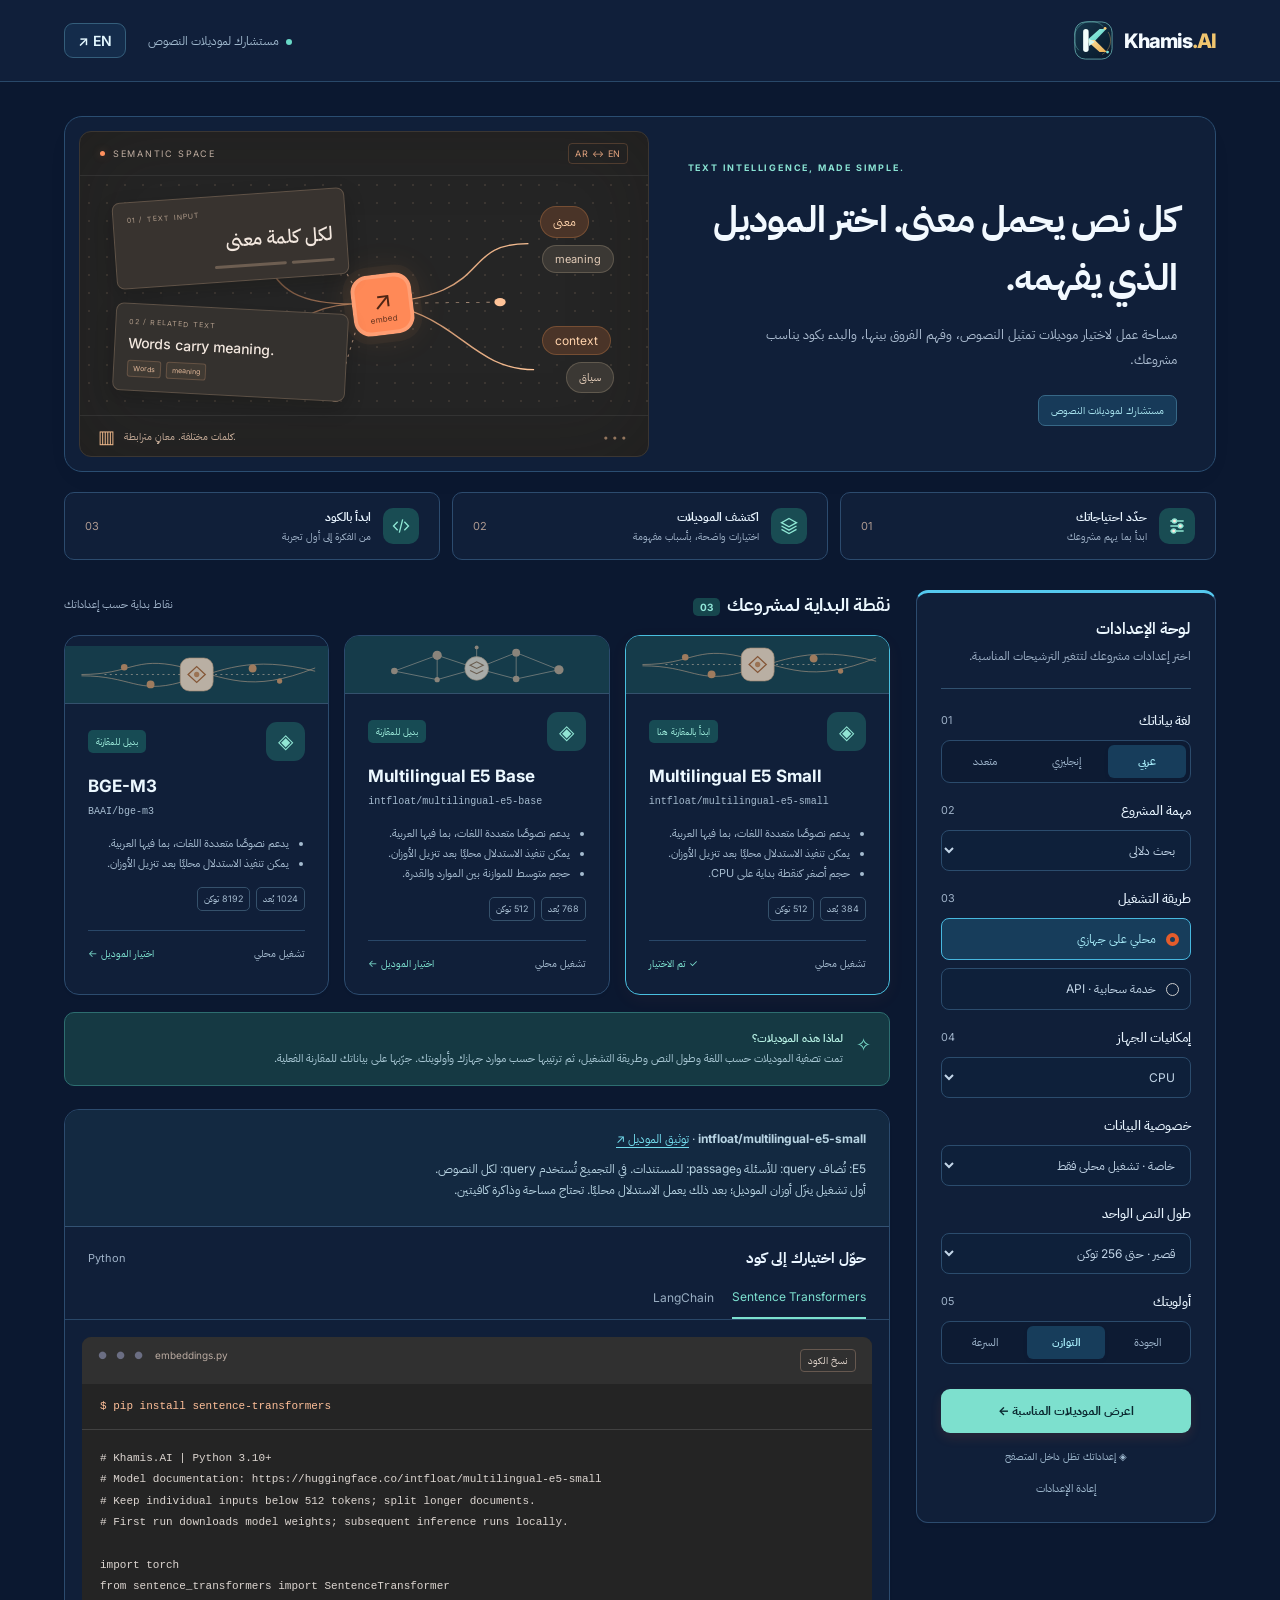
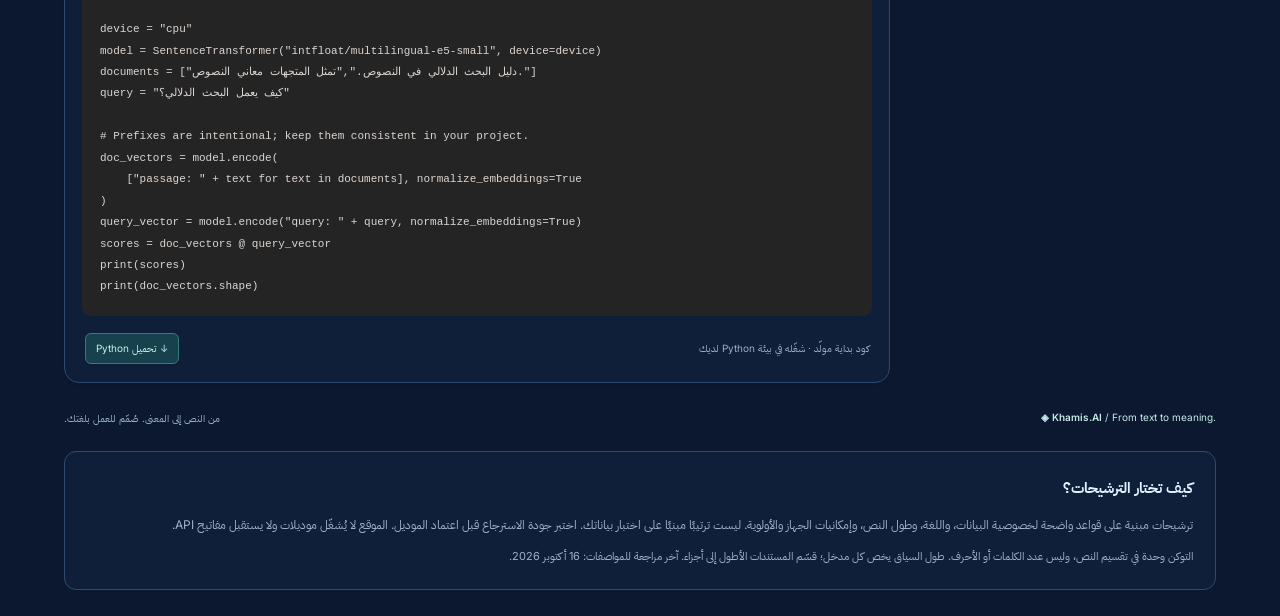
==== commit 3d5be1c6: "Refresh Khamis.AI brand mark and repository reference" ====
--- a/embedding-advisor.html
+++ b/embedding-advisor.html
@@ -1,6 +1,6 @@
 <!doctype html>
 <html lang="ar" dir="rtl">
-<head><meta charset="utf-8"><meta name="viewport" content="width=device-width,initial-scale=1"><title>Khamis.AI — Embedding Advisor</title><meta name="description" content="Choose a text embedding model for Arabic, English, or bilingual projects. Compare documented options and generate Python code for local and API workflows."><meta name="theme-color" content="#0b1727"><link rel="icon" href="favicon.svg" type="image/svg+xml">
+<head><meta charset="utf-8"><meta name="viewport" content="width=device-width,initial-scale=1"><title>Khamis.AI — Embedding Advisor</title><meta name="description" content="Choose a text embedding model for Arabic, English, or bilingual projects. Compare documented options and generate Python code for local and API workflows."><meta name="theme-color" content="#0b1727"><link rel="icon" href="favicon.svg?v=brand-2" type="image/svg+xml">
 <style>
 @import url('https://fonts.googleapis.com/css2?family=IBM+Plex+Sans+Arabic:wght@400;500;600;700&family=Inter:wght@400;500;600;700;800&display=swap');
 :root{--bg:#f6f7fb;--ink:#222334;--muted:#858698;--line:#e9e9f1;--purple:#7160dc;--soft:#f0edff;--green:#278777}*{box-sizing:border-box}body{margin:0;background:var(--bg);color:var(--ink);font-family:Inter,'IBM Plex Sans Arabic',sans-serif;font-size:14px}button,select{font:inherit}button{cursor:pointer}button:focus-visible,a:focus-visible,select:focus-visible{outline:3px solid #ad9aff;outline-offset:3px}button{transition:.18s}button:hover{filter:brightness(.97);transform:translateY(-1px)}header{height:83px;border-bottom:1px solid var(--line);display:flex;align-items:center;justify-content:space-between;padding:0 5%;background:#fff}.brand{display:flex;align-items:center;gap:11px;direction:ltr;font-size:22px;font-weight:800;letter-spacing:-.7px}.logo{width:36px;height:36px;border-radius:11px;background:var(--purple);display:grid;place-items:center;color:white;font-size:24px}.brand span:last-child{color:var(--purple)}.top{display:flex;align-items:center;gap:22px}.status{font-size:12px;color:var(--muted)}.status:before{content:'';display:inline-block;width:6px;height:6px;background:#55ad95;border-radius:50%;margin-inline-end:7px}.lang{border:1px solid var(--line);background:#fff;border-radius:9px;padding:8px 13px;font-weight:600;color:var(--ink)}main{max-width:1380px;margin:auto;padding:44px 5% 26px}.eyebrow{color:var(--purple);font-size:11px;letter-spacing:2px;font-weight:700;margin-bottom:12px;direction:ltr;text-align:start}h1{font-size:35px;letter-spacing:-1.2px;margin:0 0 8px;font-weight:700}p{line-height:1.8}.intro{color:var(--muted);margin:0;font-size:14px}.heading{display:flex;justify-content:space-between;align-items:center;margin-bottom:32px}.demo{border:1px solid #e3dcff;color:#8170b9;background:#f3f0ff;padding:7px 12px;border-radius:7px;font-size:11px;white-space:nowrap}.workspace{display:grid;grid-template-columns:300px 1fr;gap:26px;align-items:start}.panel{background:white;border:1px solid var(--line);border-radius:15px}.settings{padding:24px}.panel-title{font-size:16px;font-weight:600;margin:0 0 5px}.hint{font-size:11px;color:var(--muted);line-height:1.7}.divider{height:1px;background:var(--line);margin:22px 0}.field{margin-top:23px}.label{display:flex;align-items:center;justify-content:space-between;font-weight:500;font-size:12px;margin-bottom:10px}.label small{color:#b2b1c2;font-weight:400}.segments{display:flex;background:#f6f6fa;border:1px solid #ededf4;border-radius:9px;padding:4px;gap:3px}.segments button{flex:1;border:0;background:transparent;color:var(--muted);padding:8px 5px;font-size:11px;border-radius:6px}.segments button.active{background:white;box-shadow:0 2px 5px #2420470d;color:var(--purple);font-weight:600}select{width:100%;border:1px solid var(--line);padding:11px;background:white;border-radius:8px;color:#55556c;font-size:12px}.choice{display:flex;align-items:center;gap:10px;border:1px solid var(--line);padding:11px;border-radius:8px;background:white;width:100%;color:#67677b;font-size:12px;margin-bottom:8px;text-align:start}.choice.active{border-color:#bcb0ed;background:#faf8ff;color:var(--purple)}.radio{width:13px;height:13px;border:1px solid #ccc;border-radius:50%}.choice.active .radio{border:4px solid var(--purple)}.primary{border:0;border-radius:9px;background:var(--purple);color:white;width:100%;padding:13px;font-weight:600;margin-top:25px;font-size:12px}.privacy{margin:14px 0 0;text-align:center;color:#9a99ab;font-size:10px}.results-title{display:flex;align-items:center;justify-content:space-between;margin:1px 0 17px}.results-title h2{font-size:17px;margin:0}.count{font-size:10px;background:#eae6fa;color:var(--purple);padding:3px 7px;border-radius:5px;margin-inline-start:7px}.small{font-size:11px;color:var(--muted)}.cards{display:grid;grid-template-columns:1fr 1fr;gap:15px}.model{position:relative;padding:23px;text-align:start;cursor:pointer;color:inherit;width:100%;font:inherit}.model.selected{border-color:#a99ae7;box-shadow:0 5px 20px #7160dc09}.card-top{display:flex;justify-content:space-between;align-items:center;margin-bottom:21px}.model-icon{width:39px;height:39px;border-radius:11px;display:grid;place-items:center;font-size:20px;color:#735cb7;background:#f1ecfd}.model-icon.blue{color:#5e8cbb;background:#edf4fc}.badge{font-size:9px;padding:5px 8px;border-radius:5px;background:#edf7f2;color:#39997c}.model h3{font-size:19px;margin:0 0 8px;direction:ltr;text-align:start}.model-id{font-family:monospace;color:#9291a4;font-size:10px;direction:ltr;text-align:start}.model p{font-size:12px;color:#7d7c90;min-height:43px;margin:17px 0}.tags{display:flex;gap:6px;flex-wrap:wrap}.tag{font-size:9px;border:1px solid var(--line);border-radius:5px;padding:4px 6px;color:#89879b}.model-footer{display:flex;justify-content:space-between;align-items:center;border-top:1px solid var(--line);padding-top:15px;margin-top:19px;font-size:10px;color:#8d8b9e}.selected-text{color:var(--purple)}.reason{display:flex;gap:13px;align-items:flex-start;padding:16px 18px;margin:17px 0 23px;background:#eeedf9;border:1px solid #e7e4f7;border-radius:10px;color:#77718e;font-size:11px;line-height:1.8}.spark{color:var(--purple);font-size:18px}.reason strong{display:block;color:#655988;font-weight:600}.code-panel{overflow:hidden}.code-head{padding:20px 23px;display:flex;justify-content:space-between;align-items:center}.code-head h2{font-size:15px;margin:0}.tabs{display:flex;gap:20px;border-bottom:1px solid var(--line);padding:0 23px}.tab{border:0;background:none;color:#a1a0ae;font-size:11px;padding:0 0 13px}.tab.active{color:var(--purple);border-bottom:2px solid var(--purple)}.code-area{margin:17px;border-radius:9px;background:#222436;color:#bfc5dd;overflow:hidden;direction:ltr;text-align:left}.code-bar{display:flex;justify-content:space-between;padding:12px 16px;background:#292b3e;font-size:10px;color:#969ab2}.dots{letter-spacing:3px;color:#6b6e83}.copy{background:transparent;border:1px solid #4a4b60;border-radius:4px;color:#c1c2d4;padding:3px 7px;font-size:10px}.terminal{border-bottom:1px solid #34364c;font:11px/1.7 monospace;padding:13px 18px;color:#a7d0c3;overflow:auto;white-space:nowrap}pre{font:11px/1.95 Consolas,monospace;margin:0;padding:18px;overflow:auto;color:#c4c8df}.code-foot{display:flex;align-items:center;justify-content:space-between;padding:0 20px 18px;font-size:10px;color:var(--muted)}.download{background:#f6f5fb;color:#766a9e;border:1px solid var(--line);border-radius:6px;padding:7px 10px;font-size:10px}footer{display:flex;justify-content:space-between;margin-top:28px;color:#a8a6b6;font-size:10px}.mini-brand{font-weight:600;direction:ltr}.toast{position:fixed;bottom:25px;left:50%;transform:translateX(-50%);background:#25263a;color:#fff;border-radius:10px;padding:13px 22px;font-size:12px;box-shadow:0 4px 20px #0002;z-index:4}.hidden{display:none}@media(min-width:1450px){main{padding-top:55px}}@media(max-width:1000px){.workspace{grid-template-columns:260px 1fr}.cards{grid-template-columns:1fr}.model p{min-height:0}.model{padding:18px}.card-top{margin-bottom:12px}}@media(max-width:700px){header{height:68px;padding:0 20px}.status{display:none}main{padding:26px 18px}.heading{align-items:flex-start;gap:12px}h1{font-size:26px}.intro{font-size:12px}.demo{font-size:9px}.workspace{grid-template-columns:1fr;gap:24px}.settings{padding:20px}.cards{grid-template-columns:1fr 1fr;gap:10px}.model{padding:14px}.model h3{font-size:16px}.badge{font-size:8px}.model-id{font-size:9px;overflow-wrap:anywhere}.code-head{padding:18px}.code-foot{gap:10px}footer{line-height:1.8;gap:20px}.eyebrow{font-size:10px}.top{gap:10px}}@media(max-width:390px){.cards{grid-template-columns:1fr}.heading{display:block}.demo{display:inline-block;margin-top:12px}}
--- a/brand.css
+++ b/brand.css
@@ -1,6 +1,6 @@
 /* Khamis.AI identity inside the preserved embedding advisor. */
-.brand{font-size:20px;white-space:nowrap}.brand span:last-child{color:#78dfcd}
-.logo{width:39px;height:39px;background:transparent url('logo.svg') center/contain no-repeat;box-shadow:none}.logo svg{display:none}
+.brand{font-size:20px;white-space:nowrap}.brand span:last-child{color:#f1c56e}
+.logo{width:39px;height:39px;background:transparent url('logo.svg?v=brand-2') center/contain no-repeat;box-shadow:none}.logo svg{display:none}
 .hero .eyebrow{color:#89e3d3}.status:before{background:#69d9c7}
 .journey-icon{background:#194c53!important;color:#8ee7d4!important}
 .model .badge,.model[data-model="bge"] .badge{background:#174b54!important;color:#9be9d9!important}
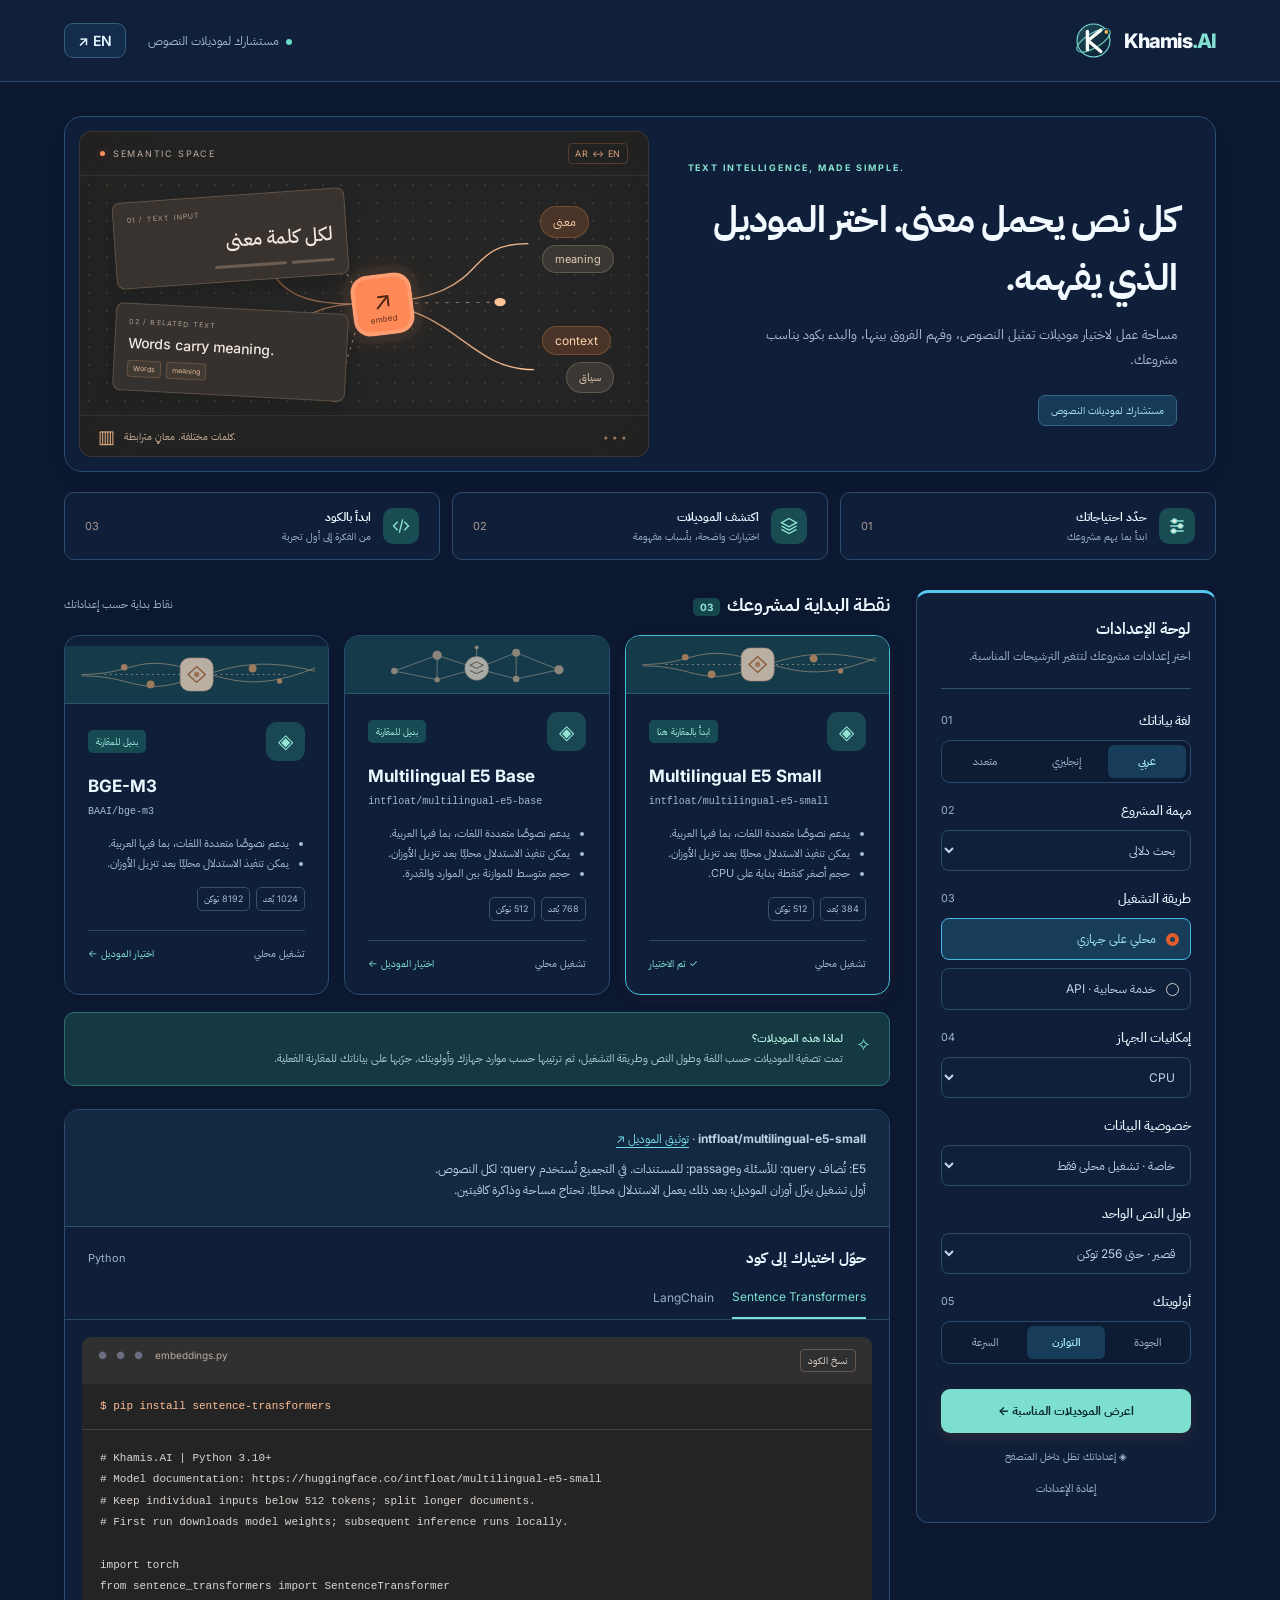
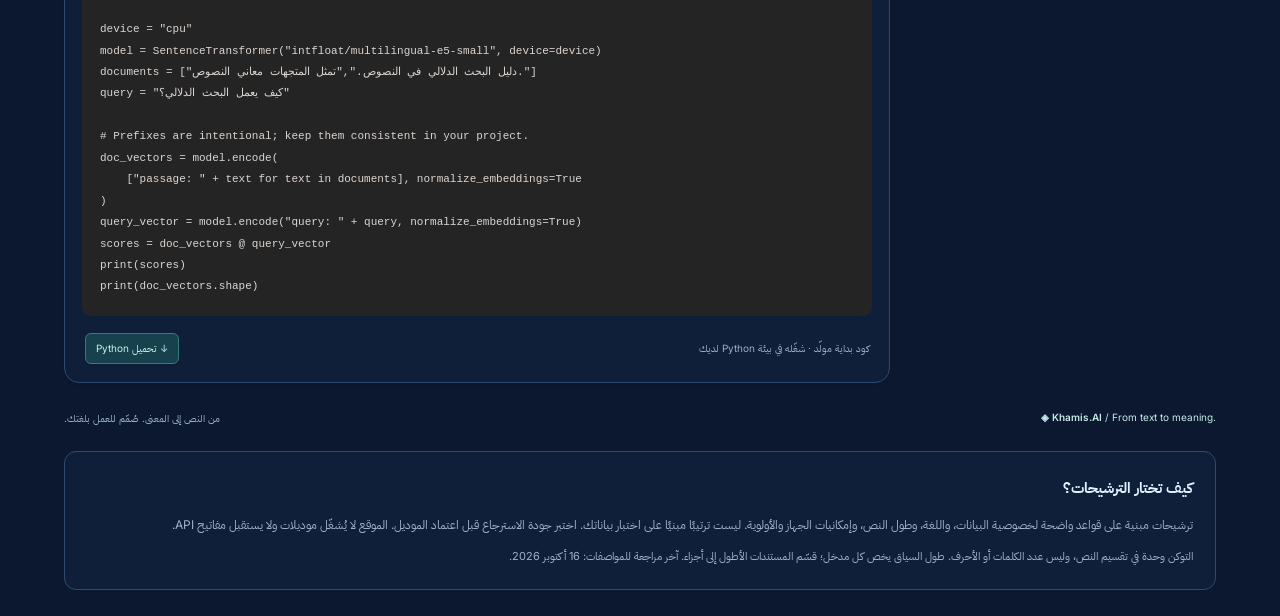
==== commit 49ef7466: "Refine Orbit K brand colors for light and dark themes" ====
--- a/embedding-advisor.html
+++ b/embedding-advisor.html
@@ -1,6 +1,6 @@
 <!doctype html>
 <html lang="ar" dir="rtl">
-<head><meta charset="utf-8"><meta name="viewport" content="width=device-width,initial-scale=1"><title>Khamis.AI — Embedding Advisor</title><meta name="description" content="Choose a text embedding model for Arabic, English, or bilingual projects. Compare documented options and generate Python code for local and API workflows."><meta name="theme-color" content="#0b1727"><link rel="icon" href="favicon.svg?v=brand-2" type="image/svg+xml">
+<head><meta charset="utf-8"><meta name="viewport" content="width=device-width,initial-scale=1"><title>Khamis.AI — Embedding Advisor</title><meta name="description" content="Choose a text embedding model for Arabic, English, or bilingual projects. Compare documented options and generate Python code for local and API workflows."><meta name="theme-color" content="#0b1727"><link rel="icon" href="favicon.svg?v=brand-3" type="image/svg+xml">
 <style>
 @import url('https://fonts.googleapis.com/css2?family=IBM+Plex+Sans+Arabic:wght@400;500;600;700&family=Inter:wght@400;500;600;700;800&display=swap');
 :root{--bg:#f6f7fb;--ink:#222334;--muted:#858698;--line:#e9e9f1;--purple:#7160dc;--soft:#f0edff;--green:#278777}*{box-sizing:border-box}body{margin:0;background:var(--bg);color:var(--ink);font-family:Inter,'IBM Plex Sans Arabic',sans-serif;font-size:14px}button,select{font:inherit}button{cursor:pointer}button:focus-visible,a:focus-visible,select:focus-visible{outline:3px solid #ad9aff;outline-offset:3px}button{transition:.18s}button:hover{filter:brightness(.97);transform:translateY(-1px)}header{height:83px;border-bottom:1px solid var(--line);display:flex;align-items:center;justify-content:space-between;padding:0 5%;background:#fff}.brand{display:flex;align-items:center;gap:11px;direction:ltr;font-size:22px;font-weight:800;letter-spacing:-.7px}.logo{width:36px;height:36px;border-radius:11px;background:var(--purple);display:grid;place-items:center;color:white;font-size:24px}.brand span:last-child{color:var(--purple)}.top{display:flex;align-items:center;gap:22px}.status{font-size:12px;color:var(--muted)}.status:before{content:'';display:inline-block;width:6px;height:6px;background:#55ad95;border-radius:50%;margin-inline-end:7px}.lang{border:1px solid var(--line);background:#fff;border-radius:9px;padding:8px 13px;font-weight:600;color:var(--ink)}main{max-width:1380px;margin:auto;padding:44px 5% 26px}.eyebrow{color:var(--purple);font-size:11px;letter-spacing:2px;font-weight:700;margin-bottom:12px;direction:ltr;text-align:start}h1{font-size:35px;letter-spacing:-1.2px;margin:0 0 8px;font-weight:700}p{line-height:1.8}.intro{color:var(--muted);margin:0;font-size:14px}.heading{display:flex;justify-content:space-between;align-items:center;margin-bottom:32px}.demo{border:1px solid #e3dcff;color:#8170b9;background:#f3f0ff;padding:7px 12px;border-radius:7px;font-size:11px;white-space:nowrap}.workspace{display:grid;grid-template-columns:300px 1fr;gap:26px;align-items:start}.panel{background:white;border:1px solid var(--line);border-radius:15px}.settings{padding:24px}.panel-title{font-size:16px;font-weight:600;margin:0 0 5px}.hint{font-size:11px;color:var(--muted);line-height:1.7}.divider{height:1px;background:var(--line);margin:22px 0}.field{margin-top:23px}.label{display:flex;align-items:center;justify-content:space-between;font-weight:500;font-size:12px;margin-bottom:10px}.label small{color:#b2b1c2;font-weight:400}.segments{display:flex;background:#f6f6fa;border:1px solid #ededf4;border-radius:9px;padding:4px;gap:3px}.segments button{flex:1;border:0;background:transparent;color:var(--muted);padding:8px 5px;font-size:11px;border-radius:6px}.segments button.active{background:white;box-shadow:0 2px 5px #2420470d;color:var(--purple);font-weight:600}select{width:100%;border:1px solid var(--line);padding:11px;background:white;border-radius:8px;color:#55556c;font-size:12px}.choice{display:flex;align-items:center;gap:10px;border:1px solid var(--line);padding:11px;border-radius:8px;background:white;width:100%;color:#67677b;font-size:12px;margin-bottom:8px;text-align:start}.choice.active{border-color:#bcb0ed;background:#faf8ff;color:var(--purple)}.radio{width:13px;height:13px;border:1px solid #ccc;border-radius:50%}.choice.active .radio{border:4px solid var(--purple)}.primary{border:0;border-radius:9px;background:var(--purple);color:white;width:100%;padding:13px;font-weight:600;margin-top:25px;font-size:12px}.privacy{margin:14px 0 0;text-align:center;color:#9a99ab;font-size:10px}.results-title{display:flex;align-items:center;justify-content:space-between;margin:1px 0 17px}.results-title h2{font-size:17px;margin:0}.count{font-size:10px;background:#eae6fa;color:var(--purple);padding:3px 7px;border-radius:5px;margin-inline-start:7px}.small{font-size:11px;color:var(--muted)}.cards{display:grid;grid-template-columns:1fr 1fr;gap:15px}.model{position:relative;padding:23px;text-align:start;cursor:pointer;color:inherit;width:100%;font:inherit}.model.selected{border-color:#a99ae7;box-shadow:0 5px 20px #7160dc09}.card-top{display:flex;justify-content:space-between;align-items:center;margin-bottom:21px}.model-icon{width:39px;height:39px;border-radius:11px;display:grid;place-items:center;font-size:20px;color:#735cb7;background:#f1ecfd}.model-icon.blue{color:#5e8cbb;background:#edf4fc}.badge{font-size:9px;padding:5px 8px;border-radius:5px;background:#edf7f2;color:#39997c}.model h3{font-size:19px;margin:0 0 8px;direction:ltr;text-align:start}.model-id{font-family:monospace;color:#9291a4;font-size:10px;direction:ltr;text-align:start}.model p{font-size:12px;color:#7d7c90;min-height:43px;margin:17px 0}.tags{display:flex;gap:6px;flex-wrap:wrap}.tag{font-size:9px;border:1px solid var(--line);border-radius:5px;padding:4px 6px;color:#89879b}.model-footer{display:flex;justify-content:space-between;align-items:center;border-top:1px solid var(--line);padding-top:15px;margin-top:19px;font-size:10px;color:#8d8b9e}.selected-text{color:var(--purple)}.reason{display:flex;gap:13px;align-items:flex-start;padding:16px 18px;margin:17px 0 23px;background:#eeedf9;border:1px solid #e7e4f7;border-radius:10px;color:#77718e;font-size:11px;line-height:1.8}.spark{color:var(--purple);font-size:18px}.reason strong{display:block;color:#655988;font-weight:600}.code-panel{overflow:hidden}.code-head{padding:20px 23px;display:flex;justify-content:space-between;align-items:center}.code-head h2{font-size:15px;margin:0}.tabs{display:flex;gap:20px;border-bottom:1px solid var(--line);padding:0 23px}.tab{border:0;background:none;color:#a1a0ae;font-size:11px;padding:0 0 13px}.tab.active{color:var(--purple);border-bottom:2px solid var(--purple)}.code-area{margin:17px;border-radius:9px;background:#222436;color:#bfc5dd;overflow:hidden;direction:ltr;text-align:left}.code-bar{display:flex;justify-content:space-between;padding:12px 16px;background:#292b3e;font-size:10px;color:#969ab2}.dots{letter-spacing:3px;color:#6b6e83}.copy{background:transparent;border:1px solid #4a4b60;border-radius:4px;color:#c1c2d4;padding:3px 7px;font-size:10px}.terminal{border-bottom:1px solid #34364c;font:11px/1.7 monospace;padding:13px 18px;color:#a7d0c3;overflow:auto;white-space:nowrap}pre{font:11px/1.95 Consolas,monospace;margin:0;padding:18px;overflow:auto;color:#c4c8df}.code-foot{display:flex;align-items:center;justify-content:space-between;padding:0 20px 18px;font-size:10px;color:var(--muted)}.download{background:#f6f5fb;color:#766a9e;border:1px solid var(--line);border-radius:6px;padding:7px 10px;font-size:10px}footer{display:flex;justify-content:space-between;margin-top:28px;color:#a8a6b6;font-size:10px}.mini-brand{font-weight:600;direction:ltr}.toast{position:fixed;bottom:25px;left:50%;transform:translateX(-50%);background:#25263a;color:#fff;border-radius:10px;padding:13px 22px;font-size:12px;box-shadow:0 4px 20px #0002;z-index:4}.hidden{display:none}@media(min-width:1450px){main{padding-top:55px}}@media(max-width:1000px){.workspace{grid-template-columns:260px 1fr}.cards{grid-template-columns:1fr}.model p{min-height:0}.model{padding:18px}.card-top{margin-bottom:12px}}@media(max-width:700px){header{height:68px;padding:0 20px}.status{display:none}main{padding:26px 18px}.heading{align-items:flex-start;gap:12px}h1{font-size:26px}.intro{font-size:12px}.demo{font-size:9px}.workspace{grid-template-columns:1fr;gap:24px}.settings{padding:20px}.cards{grid-template-columns:1fr 1fr;gap:10px}.model{padding:14px}.model h3{font-size:16px}.badge{font-size:8px}.model-id{font-size:9px;overflow-wrap:anywhere}.code-head{padding:18px}.code-foot{gap:10px}footer{line-height:1.8;gap:20px}.eyebrow{font-size:10px}.top{gap:10px}}@media(max-width:390px){.cards{grid-template-columns:1fr}.heading{display:block}.demo{display:inline-block;margin-top:12px}}
--- a/brand.css
+++ b/brand.css
@@ -1,6 +1,6 @@
 /* Khamis.AI identity inside the preserved embedding advisor. */
-.brand{font-size:20px;white-space:nowrap}.brand span:last-child{color:#f1c56e}
-.logo{width:39px;height:39px;background:transparent url('logo.svg?v=brand-2') center/contain no-repeat;box-shadow:none}.logo svg{display:none}
+.brand{font-size:20px;white-space:nowrap}.brand span:last-child{color:#82dfd3}
+.logo{width:39px;height:39px;background:transparent url('logo.svg?v=brand-3') center/contain no-repeat;box-shadow:none}.logo svg{display:none}
 .hero .eyebrow{color:#89e3d3}.status:before{background:#69d9c7}
 .journey-icon{background:#194c53!important;color:#8ee7d4!important}
 .model .badge,.model[data-model="bge"] .badge{background:#174b54!important;color:#9be9d9!important}
--- a/advisor-appearance.css
+++ b/advisor-appearance.css
@@ -21,7 +21,7 @@
 html.theme-light body,html.theme-light.embedded body{background:#f6f3eb;color:#20333d}
 html.theme-light header{background:#fffaf0;border-color:#dfcfaa}
 html.theme-light .brand{color:#1d3039}
-html.theme-light .brand span:last-child{color:#986719}
+html.theme-light .brand span:last-child{color:#147e79}
 html.theme-light .lang{background:#fffaf0;color:#604517;border-color:#d0b577}
 html.theme-light .panel,html.theme-light .usage-note{background:#fffdf8;border-color:#d9d2c3;color:#20333d;box-shadow:0 7px 22px #51483215}
 html.theme-light.embedded .settings{background:linear-gradient(155deg,#f8edd5,#eee4d0);border-color:#cfb47c;border-inline-start-color:#af7d2a}
